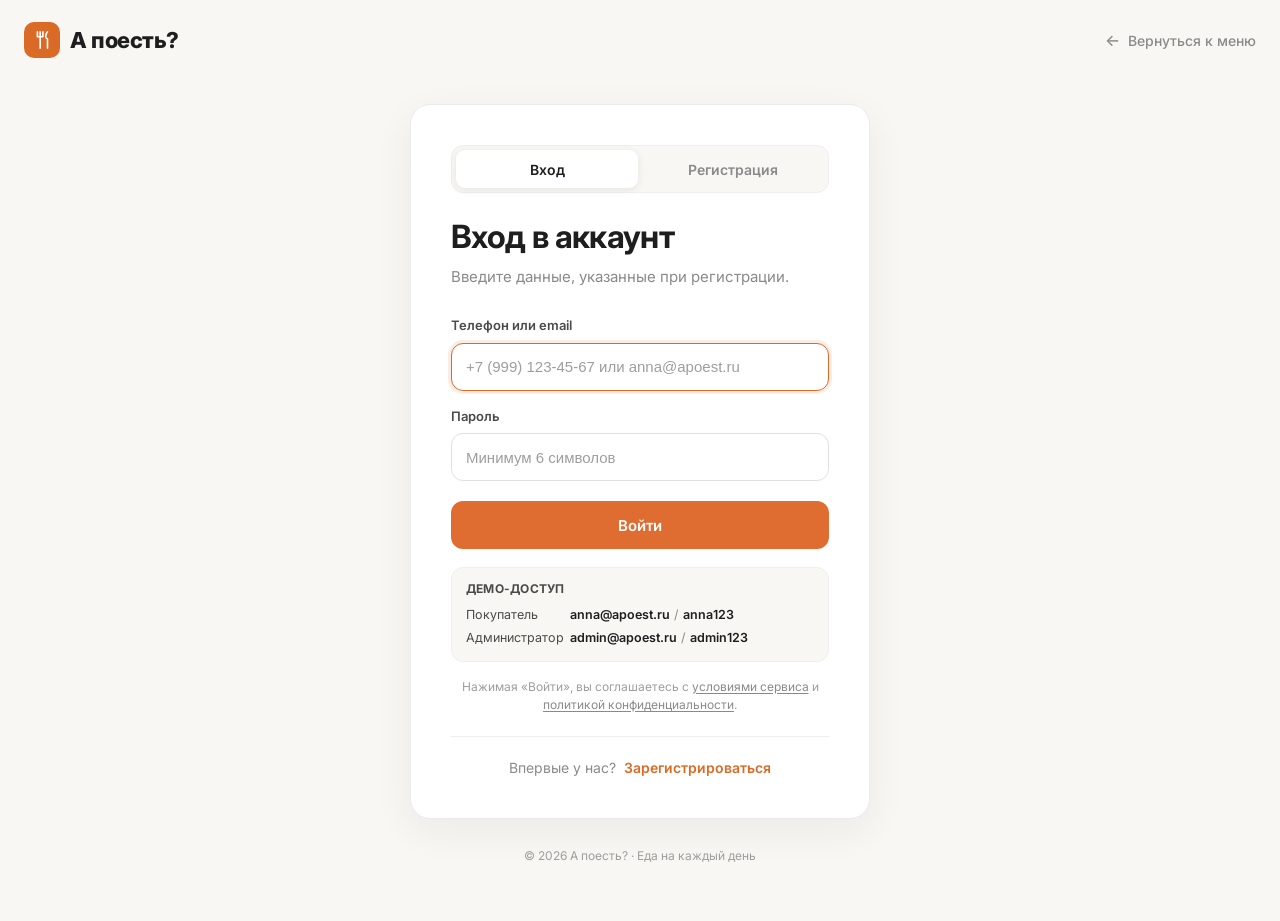
==== admin.html @ 0d82ee16 "Реализация макета веб-приложения А поесть?" ====
<!DOCTYPE html>
<html lang="ru" data-require-auth="true" data-require-role="admin">
<head>
  <meta charset="UTF-8">
  <meta name="viewport" content="width=device-width, initial-scale=1.0">
  <title>Панель управления — А поесть?</title>
  <meta name="description" content="Панель управления «А поесть?»: заказы за сегодня и меню кухни на Лесной.">
  <script>
    // Защита до отрисовки контента: только администратор с активной сессией.
    (function () {
      "use strict";
      try {
        if (!localStorage.getItem("apoest_user")) {
          window.location.href = "auth.html";
          return;
        }
        var raw = localStorage.getItem("apoest_user");
        var user = raw ? JSON.parse(raw) : null;
        if (!user || typeof user !== "object") {
          window.location.href = "auth.html";
          return;
        }
        var requiredRole = document.documentElement.getAttribute("data-require-role");
        if (requiredRole === "admin") {
          var role = String(user.role || "").toLowerCase();
          if (user.isAdmin !== true && role !== "admin" && role !== "administrator") {
            window.location.href = "auth.html";
          }
        }
      } catch (error) {
        window.location.href = "auth.html";
      }
    })();
  </script>
  <link rel="preconnect" href="https://fonts.googleapis.com">
  <link rel="preconnect" href="https://fonts.gstatic.com" crossorigin>
  <link href="https://fonts.googleapis.com/css2?family=Inter:wght@400;500;600;700;800&display=swap" rel="stylesheet">
  <link rel="stylesheet" href="css/style.css">
</head>
<body class="admin-page">

  <!-- ===== HEADER АДМИНКИ ===== -->
  <header class="admin-header">
    <div class="container admin-header__container">

      <div class="admin-header__brand">
        <a href="index.html" class="logo" aria-label="А поесть? — на главную">
          <span class="logo__badge" aria-hidden="true">
            <svg class="logo__icon" viewBox="0 0 24 24" fill="none" xmlns="http://www.w3.org/2000/svg">
              <path d="M7 3v5.5M10 3v5.5M13 3v5.5M7 8.5h6M10 8.5V21" stroke="#fff" stroke-width="1.75" stroke-linecap="round" stroke-linejoin="round"/>
              <path d="M18 3c-1.3 1.6-2 3.3-2 5 0 1.5.7 2.5 2 3v10" stroke="#fff" stroke-width="1.75" stroke-linecap="round" stroke-linejoin="round"/>
            </svg>
          </span>
          <span class="logo__text">А поесть?</span>
        </a>

        <span class="admin-header__divider" aria-hidden="true"></span>

        <div class="admin-header__org">
          <span class="admin-header__title">Панель управления</span>
          <span class="admin-header__subtitle">Москва · кухня на Лесной</span>
        </div>
      </div>

      <div class="admin-header__user">
        <svg class="admin-header__user-icon" viewBox="0 0 20 20" fill="none" xmlns="http://www.w3.org/2000/svg" aria-hidden="true">
          <circle cx="10" cy="6.5" r="3" stroke="#4A4A4A" stroke-width="1.75"/>
          <path d="M4.5 16c0-3 2.5-5.5 5.5-5.5s5.5 2.5 5.5 5.5" stroke="#4A4A4A" stroke-width="1.75" stroke-linecap="round"/>
        </svg>
        <span class="admin-header__name"></span>
        <a href="auth.html" class="admin-header__logout" aria-label="Выйти из панели управления">
          <svg viewBox="0 0 20 20" fill="none" xmlns="http://www.w3.org/2000/svg" aria-hidden="true">
            <path d="M11 3H5.5A1.5 1.5 0 0 0 4 4.5v11A1.5 1.5 0 0 0 5.5 17H11" stroke="currentColor" stroke-width="1.75" stroke-linecap="round" stroke-linejoin="round"/>
            <path d="M13 10h5m-2.5-3 3 3-3 3" stroke="currentColor" stroke-width="1.75" stroke-linecap="round" stroke-linejoin="round"/>
          </svg>
        </a>
      </div>

    </div>
  </header>

  <!-- ===== ОСНОВНАЯ ЧАСТЬ ===== -->
  <main class="admin-main">
    <div class="container">

      <div class="admin-top">
        <div>
          <h1 class="admin-title">Заказы и меню</h1>
          <p class="admin-subtitle" id="adminToday">Кухня на Лесной</p>
        </div>
        <span class="admin-status">
          <span class="admin-status__dot" aria-hidden="true"></span>
          Кухня открыта
        </span>
      </div>

      <nav class="admin-tabs" aria-label="Разделы панели управления">
        <button class="admin-tab admin-tab--active" type="button" role="tab" aria-selected="true" data-admin-tab="orders">Заказы · <span id="adminOrdersTabCount">0</span></button>
        <button class="admin-tab" type="button" role="tab" aria-selected="false" data-admin-tab="dishes">Блюда · <span id="adminDishesTabCount">0</span></button>
        <button class="admin-tab" type="button" role="tab" aria-selected="false" data-admin-tab="tickets">Обращения · <span id="adminTicketsTabCount">0</span></button>
        <button class="admin-tab" type="button" role="tab" aria-selected="false" data-admin-tab="settings">Настройки</button>
        <div class="admin-tabs-summary" aria-label="Статистика проекта">
          <span>Заказы <strong id="adminStatsOrders">0</strong></span>
          <span>Выручка <strong id="adminStatsRevenue">0 ₽</strong></span>
          <span>Блюда <strong id="adminStatsDishes">0</strong></span>
          <span>Обращения <strong id="adminStatsTickets">0</strong></span>
        </div>
      </nav>

      <section data-admin-panel="orders">
        <div class="admin-orders">
          <div class="admin-orders__head">
            <h2 class="admin-orders__title" id="adminOrdersTitle">Все заказы</h2>
            <label class="admin-select">
              <select class="admin-select__field" id="adminStatusFilter" aria-label="Фильтр по статусу заказа">
                <option value="all">Все статусы</option>
                <option value="accepted">Принят</option>
                <option value="cooking">Готовится</option>
                <option value="on-way">В пути</option>
                <option value="delivered">Доставлен</option>
                <option value="cancelled">Отменён</option>
              </select>
              <svg class="admin-select__chevron" viewBox="0 0 16 16" fill="none" xmlns="http://www.w3.org/2000/svg" aria-hidden="true">
                <path d="m4.5 6 3.5 3.5L11.5 6" stroke="#9E9E9E" stroke-width="1.75" stroke-linecap="round" stroke-linejoin="round"/>
              </svg>
            </label>
          </div>

          <div class="admin-search">
            <svg class="admin-search__icon" viewBox="0 0 20 20" fill="none" xmlns="http://www.w3.org/2000/svg" aria-hidden="true">
              <circle cx="8.5" cy="8.5" r="5.5" stroke="#9E9E9E" stroke-width="1.75"/>
              <path d="m12.5 12.5 4 4" stroke="#9E9E9E" stroke-width="1.75" stroke-linecap="round"/>
            </svg>
            <input class="admin-search__input" id="adminSearch" type="search" placeholder="Номер заказа или имя клиента" aria-label="Поиск по номеру заказа или имени клиента">
          </div>

          <div class="admin-table-wrap">
            <table class="admin-table">
              <thead>
                <tr>
                  <th scope="col">Заказ</th>
                  <th scope="col">Клиент</th>
                  <th scope="col">Состав</th>
                  <th scope="col">Сумма</th>
                  <th scope="col">Статус</th>
                  <th scope="col"><span class="visually-hidden">Действия</span></th>
                </tr>
              </thead>
              <tbody id="adminOrdersBody"></tbody>
            </table>
          </div>

          <div class="admin-pagination">
            <span class="admin-pagination__info" id="adminOrdersInfo">Показано 0 из 0 заказов</span>
          </div>

          <p class="admin-hint">
            <span class="admin-hint__icon" aria-hidden="true">i</span>
            Статус меняется прямо в строке заказа. Изменения сразу сохраняются в localStorage.
          </p>
        </div>
      </section>

      <section data-admin-panel="dishes" hidden>
        <div class="admin-grid">
          <div class="admin-orders">
            <div class="admin-menu__head">
              <h2 class="admin-orders__title">Меню кухни</h2>
              <button class="admin-add-btn" id="adminAddDish" type="button">+ Добавить блюдо</button>
            </div>
            <div class="admin-dish-list" id="adminDishList"></div>
          </div>

          <aside class="admin-menu" aria-labelledby="adminDishTitle">
            <div class="admin-edit-card">
              <div class="admin-edit-card__label">
                <svg viewBox="0 0 16 16" fill="none" xmlns="http://www.w3.org/2000/svg" aria-hidden="true">
                  <path d="M11.2 2.6a1.7 1.7 0 0 1 2.4 2.4L5.4 13.2 2 14l.8-3.4 8.4-8Z" stroke="currentColor" stroke-width="1.5" stroke-linecap="round" stroke-linejoin="round"/>
                  <path d="m10.2 3.6 2.4 2.4" stroke="currentColor" stroke-width="1.5" stroke-linecap="round"/>
                </svg>
                Редактирование
              </div>
              <h3 class="admin-edit-card__title" id="adminDishTitle">Блюдо в меню</h3>

              <img src="assets/images/dish-1.jpg" alt="Блюдо" class="admin-edit-card__img" id="adminDishImage">

              <div class="admin-photo-row">
                <span class="admin-photo-link">
                  <svg viewBox="0 0 20 20" fill="none" xmlns="http://www.w3.org/2000/svg" aria-hidden="true">
                    <path d="M3 6.5h2.5L7 4.5h6l1.5 2H17a1 1 0 0 1 1 1v8a1 1 0 0 1-1 1H3a1 1 0 0 1-1-1v-8a1 1 0 0 1 1-1Z" stroke="#4A4A4A" stroke-width="1.5" stroke-linecap="round" stroke-linejoin="round"/>
                    <circle cx="10" cy="10.5" r="2.5" stroke="#4A4A4A" stroke-width="1.5"/>
                  </svg>
                  Фото блюда
                </span>
                <span class="admin-photo-hint">JPG, PNG · путь от корня</span>
              </div>

              <div class="admin-form">
                <label class="admin-field">
                  <span>Название блюда</span>
                  <input id="adminDishName" type="text" autocomplete="off" placeholder="Боул с курицей">
                </label>

                <label class="admin-field">
                  <span>Категория</span>
                  <span class="admin-field__select-wrap">
                    <select id="adminDishCategory">
                      <option>Боулы</option>
                      <option>Супы</option>
                      <option>Паста</option>
                      <option>Салаты</option>
                      <option>Завтраки</option>
                      <option>Пицца</option>
                    </select>
                    <svg class="admin-field__chevron" viewBox="0 0 16 16" fill="none" xmlns="http://www.w3.org/2000/svg" aria-hidden="true">
                      <path d="m4.5 6 3.5 3.5L11.5 6" stroke="#9E9E9E" stroke-width="1.75" stroke-linecap="round" stroke-linejoin="round"/>
                    </svg>
                  </span>
                </label>

                <div class="admin-form__row">
                  <label class="admin-field">
                    <span>Цена, ₽</span>
                    <input id="adminDishPrice" type="text" inputmode="numeric" autocomplete="off" placeholder="420">
                  </label>
                  <label class="admin-field">
                    <span>Вес, г</span>
                    <input id="adminDishWeight" type="text" inputmode="numeric" autocomplete="off" placeholder="350">
                  </label>
                </div>

                <label class="admin-field">
                  <span>Состав</span>
                  <textarea id="adminDishComposition" rows="3" placeholder="Киноа, авокадо, овощи и соус тахини"></textarea>
                </label>

                <label class="admin-field">
                  <span>Ссылка на фото</span>
                  <input id="adminDishImg" type="text" autocomplete="off" placeholder="assets/images/dish-1.png">
                </label>
              </div>

              <div class="admin-toggle-row">
                <div>
                  <div class="admin-toggle-row__title">Доступно к заказу</div>
                  <div class="admin-toggle-row__text">Отображается в каталоге</div>
                </div>
                <span class="admin-switch" id="adminDishAvailable" role="switch" aria-checked="true" tabindex="0" aria-label="Доступно к заказу">
                  <span class="admin-switch__knob"></span>
                </span>
              </div>

              <button class="admin-save" id="adminDishSave" type="button">Сохранить изменения</button>
              <button class="admin-cancel" id="adminDishCancel" type="button">Отменить</button>
            </div>
          </aside>
        </div>
      </section>

      <section data-admin-panel="tickets" hidden>
        <div class="admin-grid admin-grid--tickets">
          <div class="admin-orders">
            <div class="admin-orders__head">
              <h2 class="admin-orders__title">Обращения покупателей</h2>
              <span class="admin-tickets-info" id="adminTicketsInfo">0 обращений</span>
            </div>
            <div class="admin-table-wrap">
              <table class="admin-table admin-tickets-table">
                <thead>
                  <tr>
                    <th scope="col">№</th>
                    <th scope="col">Клиент</th>
                    <th scope="col">Заказ</th>
                    <th scope="col">Обращение</th>
                    <th scope="col">Время</th>
                    <th scope="col">Статус</th>
                  </tr>
                </thead>
                <tbody id="adminTicketsBody"></tbody>
              </table>
            </div>
            <p class="admin-hint">
              <span class="admin-hint__icon" aria-hidden="true">i</span>
              Нажмите на обращение, чтобы прочитать вопрос и ответить. Ответ сразу появится в личном кабинете покупателя.
            </p>
          </div>

          <aside class="admin-menu">
            <div class="admin-edit-card" id="adminTicketCard">
              <div class="admin-edit-card__label">Обращения</div>
              <h3 class="admin-edit-card__title" id="adminTicketsTitle">Выберите обращение</h3>
              <p class="admin-ticket-empty">Список обращений загружается…</p>
            </div>
          </aside>
        </div>
      </section>

      <section data-admin-panel="settings" hidden>
        <div class="admin-settings">
          <h2 class="admin-orders__title">Настройки</h2>
          <div class="admin-settings-grid">
            <div class="admin-settings-card">
              <h3 class="admin-settings-card__title">Настройки кухни</h3>
              <div class="admin-settings-list">
                <div class="admin-settings-row">
                  <span>Режим работы</span>
                  <strong>Ежедневно, 09:00–22:00</strong>
                </div>
                <div class="admin-settings-row">
                  <span>Бесплатная доставка от</span>
                  <strong id="adminFreeDelivery">900 ₽</strong>
                </div>
                <div class="admin-settings-row">
                  <span>Адрес кухни</span>
                  <strong>Москва, ул. Лесная, 12</strong>
                </div>
              </div>
              <p class="admin-settings-hint">Параметры действуют для всех заказов и видны покупателям на сайте.</p>
            </div>

            <div class="admin-settings-card">
              <h3 class="admin-settings-card__title">Данные проекта</h3>
              <p>Все данные проекта — блюда, заказы, обращения, пользователи и адреса — хранятся в едином localStorage браузера. Изменения в панели сразу видны покупателям.</p>
              <div class="admin-settings-stats" id="adminSettingsStats"></div>
              <button class="admin-save admin-reset" id="adminResetData" type="button">Сбросить демо-данные к исходным</button>
              <p class="admin-settings-hint">Очищает все ключи apoest_* и возвращает стартовые блюда, заказы, обращения и адреса.</p>
            </div>
          </div>
        </div>
      </section>

    </div>
  </main>

  <!-- ===== FOOTER АДМИНКИ ===== -->
  <footer class="admin-footer">
    <div class="container admin-footer__container">
      <div class="admin-footer__copy">© 2026 А поесть? · Панель управления</div>
      <div class="admin-footer__right">
        <a href="#" class="admin-footer__link" data-support-open>Поддержка</a>
        <a href="tel:88005552424" class="admin-footer__tel">8 800 555-24-24</a>
      </div>
    </div>
  </footer>

  <script src="js/main.js"></script>
</body>
</html>
---- css/style.css ----
/* ==========================================================================
   А поесть? — общие стили, каталог и личный кабинет
   ========================================================================== */

/* --- Переменные --- */

:root {
  /* Акценты */
  --accent: #D96B27;
  --accent-hover: #C05A1F;
  --accent-alt: #DF6C31;
  --accent-alt-hover: #C95F28;
  --accent-soft: #FDF0E6;

  /* Экологичные акценты */
  --green: #4C8B59;
  --green-dark: #2D4F35;
  --green-soft: #EEF5EE;
  --green-muted: #EAF4EC;
  --green-line: #5B9A68;
  --green-text: #5A6B50;

  /* Текст */
  --text: #1E1E1E;
  --text-soft: #4A4A4A;
  --text-muted: #6E6E6E;
  --text-light: #9A9A9A;
  --text-placeholder: #9E9E9E;
  --text-disabled: #B9B9B9;
  --text-gray: #8A8A8A;
  --text-dim: #C9C9C9;

  /* Фоны и границы */
  --bg: #FFF;
  --bg-alt: #F9F7F3;
  --banner-bg: #F6F3EE;
  --surface-soft: #F8F8F8;
  --surface-warm: #F8F7F4;
  --surface-muted: #F4F4F4;
  --surface-image: #EFEADA;
  --surface-filter: #F5F3EE;
  --border: #EDE8DC;
  --border-soft: #F0F0F0;
  --border-light: #EFEFEF;
  --border-card: #EBEBEB;
  --border-gray: #F2F2F2;
  --border-check: #D9D9D9;
  --border-btn: #E0E0E0;
  --border-line: #E8E8E8;
  --border-item: #ECECEC;

  /* Тени и оверлеи */
  --shadow-card: 0 4px 20px rgba(0, 0, 0, 0.06);
  --shadow-badge: 0 1px 4px rgba(0, 0, 0, 0.08);
  --shadow-toast: 0 10px 30px rgba(0, 0, 0, 0.2);
  --shadow-modal: 0 24px 70px rgba(0, 0, 0, 0.2);
  --shadow-tab: 0 -4px 20px rgba(0, 0, 0, 0.04);
  --overlay: rgba(30, 30, 30, 0.35);
  --overlay-modal: rgba(30, 30, 30, 0.38);

  /* Геометрия, анимации, шрифт */
  --radius: 16px;
  --radius-xl: 20px;
  --radius-md: 12px;
  --radius-sm: 10px;
  --radius-pill: 999px;
  --ease: 0.2s ease;
  --ease-fast: 0.15s ease;
  --container-max: 1440px;
  --container-padding: 24px;
  --font: "Inter", -apple-system, BlinkMacSystemFont, "Segoe UI", Roboto, sans-serif;
}

/* --- Сброс и база --- */

*, *::before, *::after { box-sizing: border-box; margin: 0; padding: 0; }
html { scroll-behavior: smooth; }
body {
  font-family: var(--font); font-size: 16px;
  line-height: 1.5; color: var(--text);
  background-color: var(--bg); -webkit-font-smoothing: antialiased;
}
img { display: block; max-width: 100%; height: auto; }
a { color: inherit; text-decoration: none; }
button {
  font-family: inherit; font-size: inherit;
  color: inherit; background: none;
  border: none; cursor: pointer;
}
:focus-visible { outline: 2px solid var(--accent); outline-offset: 2px; }
.container { max-width: var(--container-max); padding: 0 var(--container-padding); margin: 0 auto; }

/* ==========================================================================
   ШАПКА
   ========================================================================== */

.header {
  position: sticky; top: 0;
  z-index: 50; background-color: var(--bg);
  border-bottom: 1px solid var(--border-gray);
}
.header__container {
  display: flex; align-items: center;
  justify-content: space-between; gap: 16px;
  min-height: 76px;
}
.logo {
  display: inline-flex; align-items: center;
  gap: 10px; font-size: 22px;
  font-weight: 800; letter-spacing: -0.02em;
  color: var(--text);
}
.logo__badge {
  display: inline-flex; align-items: center;
  justify-content: center; flex-shrink: 0;
  width: 36px; height: 36px;
  background-color: var(--accent); border-radius: var(--radius-sm);
}
.logo__icon { width: 22px; height: 22px; }
.header__desktop {
  display: grid; flex: 1;
  grid-template-columns: 1fr auto 1fr; align-items: center;
  gap: 40px;
}
.header__left, .header__right, .header__address, .addr__city-row,
.addr-btn__city-row, .card__footer, .cart-item__bottom, .order-info__row,
.address-item__icon, .mobile-menu__cart { display: flex; align-items: center; }
.profile-btn, .addr-btn, .order-badge, .order-support-btn,
.repeat-btn, .mobile-menu__btn { display: inline-flex; align-items: center; }
.header__left { gap: 36px; min-width: 0; }
.header__right { justify-content: flex-end; gap: 20px; }
.header__address, .addr-btn { gap: 10px; }
.addr__city-row, .addr-btn__city-row { gap: 4px; }
.addr-btn {
  font-size: 14px; font-weight: 500;
  color: var(--text); text-align: left;
}
.addr__pin, .cart-btn__icon, .profile-menu__icon, .order-info__icon { flex-shrink: 0; }
.addr-btn__pin { width: 18px; height: 18px; }
.addr-btn__chevron, .addr__chevron, .profile-btn__arrow { width: 14px; height: 14px; }
.addr-btn__city, .addr__city { font-weight: 600; }
.addr-btn__time, .addr__time { font-size: 12px; color: var(--text-muted); }
.header__nav { display: flex; justify-content: center; gap: 32px; }
.nav__link {
  font-size: 14px; font-weight: 500;
  color: var(--text-disabled); transition: color var(--ease);
}
.nav__link:hover { color: var(--text); }
.nav__link--active { font-weight: 600; color: var(--text-soft); }
.profile-btn {
  gap: 8px; font-size: 14px;
  font-weight: 600; color: var(--text);
}
.profile-btn__icon { width: 18px; height: 18px; }
.profile-btn__arrow { margin-left: 2px; }
.cart-btn {
  display: inline-flex; align-items: center;
  gap: 8px; min-height: 44px;
  padding: 11px 18px; font-size: 14px;
  font-weight: 600; color: var(--bg);
  white-space: nowrap; background-color: var(--accent);
  border-radius: var(--radius-md); transition: background-color var(--ease);
}
.cart-btn:hover { background-color: var(--accent-hover); }
.cart-btn__icon { width: 18px; height: 18px; }
.header__mobile-row, .header__addr-bar { display: none; }
.header__mobile-row { align-items: center; justify-content: space-between; width: 100%; }
.header__burger {
  display: inline-flex; flex-direction: column;
  gap: 4px; padding: 6px;
  border-radius: 6px;
}
.burger__line {
  width: 20px; height: 2px;
  background-color: var(--text); border-radius: 2px;
}
.header__addr-bar {
  align-items: center; gap: 10px;
  padding: 8px var(--container-padding); background-color: var(--bg-alt);
  border-bottom: 1px solid var(--border-gray);
}
.addr__text { min-width: 0; }
.addr__pin { width: 15px; height: 15px; }
.addr__city { font-size: 13px; }
.addr__chevron { width: 13px; height: 13px; }

/* ==========================================================================
   ГЛАВНАЯ: HERO, ПРОМО, ФИЛЬТРЫ
   ========================================================================== */

.hero { padding: 40px 0 24px; }
.hero__title, .promo__title {
  font-size: 40px; font-weight: 700;
  line-height: 1.15; letter-spacing: -0.02em;
}
.hero__title { margin-bottom: 8px; }
.hero__subtitle { margin-bottom: 24px; font-size: 16px; color: var(--text-muted); }
.hero__search {
  display: flex; gap: 12px;
  padding: 4px; background-color: var(--banner-bg);
  border: 1px solid var(--border); border-radius: var(--radius);
}
.hero__input-wrap { position: relative; flex: 1; }
.hero__input-icon {
  position: absolute; top: 50%;
  left: 16px; width: 18px;
  height: 18px; transform: translateY(-50%);
  pointer-events: none;
}
.hero__input {
  width: 100%; padding: 12px 16px 12px 44px;
  font-size: 15px; color: var(--text);
  background-color: transparent; border: none;
  outline: none;
}
.hero__input::placeholder { color: var(--text-muted); }
.hero__btn {
  align-self: center; padding: 12px 24px;
  font-size: 15px; font-weight: 400;
  color: var(--text-placeholder); white-space: nowrap;
  background-color: transparent; border: none;
  border-radius: var(--radius-sm);
}
.hero__btn:hover { color: var(--text-muted); }
.promo { padding: 0 0 60px; }
.promo__container {
  display: flex; align-items: stretch;
  gap: 40px; min-height: 320px;
  padding-right: 0; overflow: hidden;
  background-color: var(--banner-bg); border-radius: var(--radius);
}
.promo__content {
  display: flex; flex: 1;
  flex-direction: column; align-items: flex-start;
  justify-content: center; padding: 40px;
}
.promo__badge {
  display: inline-flex; align-items: center;
  gap: 6px; padding: 0;
  margin-bottom: 12px; font-size: 13px;
  font-weight: 500; color: var(--green);
  background-color: transparent;
}
.promo__badge-icon { flex-shrink: 0; width: 15px; height: 15px; }
.promo__title { margin-bottom: 12px; letter-spacing: -0.03em; }
.promo__text {
  max-width: 340px; margin-bottom: 24px;
  font-size: 16px; line-height: 1.5;
  color: var(--text-muted);
}
.promo__btn {
  display: inline-flex; align-items: center;
  gap: 6px; padding: 14px 26px;
  font-weight: 600; color: var(--bg);
  background-color: var(--accent-alt); border-radius: var(--radius-md);
  transition: background-color var(--ease);
}
.promo__btn:hover { background-color: var(--accent-alt-hover); }
.promo__images {
  flex-shrink: 0; width: 520px;
  min-height: 320px; overflow: hidden;
  background-color: var(--surface-image); border-radius: 0 var(--radius) var(--radius) 0;
}
.promo__img { width: 100%; height: 100%; object-fit: cover; }
.filters { padding: 24px var(--container-padding) 8px; }
.filters__list {
  display: flex; gap: 10px;
  overflow-x: auto; -webkit-overflow-scrolling: touch;
  scrollbar-width: none;
}
.filters__list::-webkit-scrollbar { display: none; }
.filters__tab {
  flex: 0 0 94px; width: 94px;
  padding: 8px; font-size: 14px;
  font-weight: 500; color: var(--text-muted);
  text-align: center; white-space: nowrap;
  background-color: var(--surface-filter); border: 1px solid var(--border);
  border-radius: var(--radius-pill);
}
.filters__tab:hover { color: var(--text); background-color: var(--surface-image); }
.filters__tab--active { color: var(--bg); background-color: var(--text); border-color: var(--text); }

/* ==========================================================================
   КАРТОЧКИ И СЕТКА КАТАЛОГА
   ========================================================================== */

.catalog { padding: 40px 0; }
.catalog__container { display: flex; flex-direction: column; gap: 20px; }
.catalog__header { display: flex; align-items: center; justify-content: space-between; }
.catalog__title { font-size: 24px; font-weight: 700; letter-spacing: -0.01em; }
.catalog__link, .footer__link { font-size: 14px; color: var(--text-gray); }
.catalog__link {
  display: inline-flex; align-items: center;
  gap: 4px; font-weight: 600;
}
.catalog__link:hover, .footer__link:hover { color: var(--text); }
.catalog__grid { display: grid; grid-template-columns: repeat(3, 1fr); gap: 24px; }
.card.is-hidden { display: none; }
.catalog__empty, .catalog-results__empty {
  padding: 40px 20px; font-size: 15px;
  text-align: center; color: var(--text-muted);
  background-color: var(--bg-alt); border-radius: var(--radius);
}
.card {
  position: relative; display: flex;
  flex-direction: column; overflow: hidden;
  background-color: var(--bg); border: 1px solid var(--border-card);
  border-radius: var(--radius-xl); transition: transform var(--ease), box-shadow var(--ease);
}
.card:hover { transform: translateY(-2px); box-shadow: var(--shadow-card); }
.card__badge {
  position: absolute; top: 12px;
  left: 12px; z-index: 2;
  padding: 5px 12px; font-size: 11px;
  font-weight: 600; letter-spacing: 0.01em;
  color: var(--text); background-color: var(--bg);
  border-radius: var(--radius-pill); box-shadow: var(--shadow-badge);
}
.card__media { width: 100%; height: 190px; overflow: hidden; }
.card__img {
  width: 100%; height: 100%;
  object-fit: cover; background-color: var(--surface-image);
}
.card__body {
  display: flex; flex: 1;
  flex-direction: column; gap: 6px;
  padding: 14px 16px 16px;
}
.card__title { font-size: 16px; font-weight: 600; line-height: 1.3; }
.card__desc { font-size: 13px; line-height: 1.4; color: var(--text-muted); }
.card__footer { justify-content: space-between; gap: 12px; margin-top: auto; }
.card__price-row { display: flex; align-items: baseline; gap: 6px; }
.card__grams { font-size: 12px; color: var(--text-muted); }
.card__price { font-size: 18px; font-weight: 700; }
.card__btn {
  flex-shrink: 0; padding: 8px 14px;
  font-size: 13px; font-weight: 600;
  color: var(--text); background-color: var(--bg);
  border: 1px solid var(--border); border-radius: var(--radius-pill);
  transition: color var(--ease), background-color var(--ease), border-color var(--ease);
}
.card__btn:hover { color: var(--accent); border-color: var(--accent); }
.card__btn.is-added { color: var(--bg); background-color: var(--accent); border-color: var(--accent); }

/* ==========================================================================
   ИНФО-ПЛАШКА, ФУТЕР, МОБИЛЬНОЕ МЕНЮ, ТАБ-БАР, ТОСТ
   ========================================================================== */

.info-bar {
  background-color: var(--green-soft);
  border-top: 1px solid var(--border); border-bottom: 1px solid var(--border);
}
.info-bar__container {
  display: flex; align-items: center;
  justify-content: space-between; gap: 20px;
  padding: 12px var(--container-padding);
}
.info-bar__text {
  display: inline-flex; align-items: center;
  gap: 8px; font-size: 14px;
  font-weight: 500; color: var(--green-dark);
}
.info-bar__icon { flex-shrink: 0; width: 16px; height: 16px; }
.info-bar__time {
  font-size: 13px; font-weight: 500;
  color: var(--text-muted); white-space: nowrap;
}
.footer { padding: 30px 0; border-top: 1px solid #EAEAEA; }
.footer__container {
  display: flex; align-items: center;
  justify-content: space-between; gap: 20px;
}
.footer__right { display: flex; align-items: center; gap: 24px; }
.footer__copy { font-size: 13px; color: var(--text-muted); }
.footer__link { font-weight: 500; }
.footer__tel { font-size: 14px; font-weight: 600; color: var(--text); }
.mobile-menu-overlay {
  position: fixed; inset: 0;
  z-index: 200; overflow: hidden;
  background-color: var(--overlay); opacity: 0;
  visibility: hidden; transition: opacity var(--ease), visibility var(--ease);
}
.mobile-menu-overlay.open { opacity: 1; visibility: visible; }
.mobile-menu {
  position: absolute; top: 0;
  right: 0; display: flex;
  flex-direction: column; gap: 24px;
  width: min(320px, 86vw); height: 100%;
  padding: 20px; background-color: var(--bg);
  transform: translateX(100%); transition: transform 0.25s ease;
}
.mobile-menu-overlay.open .mobile-menu { transform: translateX(0); }
.mobile-menu__close { align-self: flex-end; padding: 6px; }
.mobile-menu__close svg { width: 20px; height: 20px; }
.mobile-menu__nav { display: flex; flex-direction: column; gap: 16px; }
.mobile-menu__link { font-size: 18px; font-weight: 600; }
.mobile-menu__link--active, .mobile-menu__btn--active { color: var(--accent); }
.mobile-menu__profile { padding-top: 16px; border-top: 1px solid var(--border); }
.mobile-menu__btn { gap: 8px; font-size: 16px; font-weight: 500; }
.mobile-menu__btn svg { width: 18px; height: 18px; }
.mobile-menu__btn--active svg circle, .mobile-menu__btn--active svg path,
.profile-btn--active .profile-btn__icon circle,
.profile-btn--active .profile-btn__icon path { stroke: var(--accent); }
.mobile-menu__cart {
  gap: 8px; margin-top: auto;
  padding: 12px 16px; font-weight: 600;
  color: var(--bg); background-color: var(--accent);
  border-radius: var(--radius-pill);
}
.mobile-menu__cart svg { width: 20px; height: 20px; }
.mobile-menu__cart-sum { margin-left: auto; }
.tab-bar {
  position: fixed; right: 0;
  bottom: 0; left: 0;
  z-index: 100; display: none;
  height: 74px; padding: 8px 6px;
  background-color: var(--bg); border-top: 1px solid var(--border);
}
.tab-bar__item {
  display: flex; flex: 1;
  flex-direction: column; align-items: center;
  gap: 4px; font-size: 11px;
  font-weight: 500; color: var(--text-light);
}
.tab-bar__item--active { color: var(--accent); }
.tab-bar__icon-wrap {
  position: relative; display: inline-flex;
  align-items: center; justify-content: center;
}
.tab-bar__icon { width: 24px; height: 24px; }
.tab-bar__badge {
  position: absolute; top: -7px;
  right: -11px; display: inline-flex;
  align-items: center; justify-content: center;
  min-width: 17px; height: 17px;
  padding: 0 4px; font-size: 10px;
  font-weight: 700; line-height: 1;
  color: var(--bg); background-color: var(--accent);
  border: 2px solid var(--bg); border-radius: var(--radius-pill);
}
.tab-bar__badge[hidden] { display: none; }
.tab-bar__label { line-height: 1.2; }
.toast {
  position: fixed; bottom: 28px;
  left: 50%; z-index: 300;
  display: flex; align-items: center;
  gap: 8px; max-width: calc(100% - 32px);
  padding: 12px 20px; font-size: 14px;
  font-weight: 500; text-align: center;
  color: var(--bg); background-color: var(--text);
  border-radius: var(--radius-pill); box-shadow: var(--shadow-toast);
  opacity: 0; visibility: hidden;
  transform: translate(-50%, 12px); transition: opacity var(--ease), transform var(--ease), visibility var(--ease);
  pointer-events: none;
}
.toast::before {
  content: "✓"; display: inline-flex;
  align-items: center; justify-content: center;
  flex-shrink: 0; width: 18px;
  height: 18px; font-size: 11px;
  color: var(--text); background-color: var(--bg);
  border-radius: 50%;
}
.toast.is-show { opacity: 1; visibility: visible; transform: translate(-50%, 0); }

/* ==========================================================================
   СТРАНИЦА КАТАЛОГА
   ========================================================================== */

.catalog-main { padding-bottom: 32px; }
.catalog-head { padding-top: 32px; }
.breadcrumbs {
  display: flex; align-items: center;
  gap: 8px; margin-bottom: 20px;
  font-size: 13px; color: var(--text-placeholder);
}
.breadcrumbs a { transition: color var(--ease); }
.breadcrumbs a:hover { color: var(--text); }
.breadcrumbs__sep { color: var(--text-dim); }
.breadcrumbs [aria-current="page"] { color: var(--text-muted); }
.catalog-head__title, .profile-head__title {
  font-size: 36px; font-weight: 700;
  line-height: 1.15; letter-spacing: -0.02em;
}
.catalog-head__subtitle, .profile-head__subtitle { margin-top: 8px; font-size: 16px; color: var(--text-muted); }
.catalog-search { margin-top: 24px; }
.catalog-tabs { padding-top: 16px; padding-bottom: 8px; }
.catalog-layout {
  display: grid; grid-template-columns: 220px minmax(0, 1fr) 320px;
  align-items: start; gap: 32px;
  padding-top: 16px;
}
.filters-panel, .catalog-results, .catalog-cart { min-width: 0; }
.filters-panel__title, .profile-section__title {
  margin-bottom: 20px; font-size: 22px;
  font-weight: 700; letter-spacing: -0.01em;
}
.filter-group { padding: 18px 0; border-top: 1px solid var(--border-soft); }
.filter-group__title { margin-bottom: 10px; font-size: 14px; font-weight: 600; }
.filter-check {
  display: flex; align-items: center;
  gap: 10px; padding: 6px 0;
  font-size: 14px; color: var(--text-soft);
  cursor: pointer;
}
.filter-check input {
  position: relative; flex-shrink: 0;
  width: 20px; height: 20px;
  margin: 0; background-color: var(--bg);
  border: 1.5px solid var(--border-check); border-radius: 6px;
  cursor: pointer; appearance: none;
  -webkit-appearance: none; transition: background-color var(--ease-fast), border-color var(--ease-fast);
}
.filter-check:hover input { border-color: var(--accent); }
.filter-check input:checked { background-color: var(--accent); border-color: var(--accent); }
.filter-check input:checked::after {
  content: ""; position: absolute;
  top: 3px; left: 6px;
  width: 5px; height: 9px;
  border: solid var(--bg); border-width: 0 2px 2px 0;
  transform: rotate(45deg);
}
.price-filter { display: grid; grid-template-columns: repeat(2, minmax(0, 1fr)); gap: 8px; }
.price-field {
  display: flex; align-items: center;
  gap: 6px; padding: 10px 12px;
  font-size: 13px; color: var(--text-placeholder);
  background-color: var(--surface-soft); border: 1px solid var(--border-light);
  border-radius: var(--radius-sm);
}
.price-field input {
  width: 100%; min-width: 0;
  padding: 0; font-family: inherit;
  font-size: 13px; color: var(--text);
  background: transparent; border: none;
  outline: none; appearance: textfield;
  -webkit-appearance: none;
}
.price-field input::-webkit-outer-spin-button,
.price-field input::-webkit-inner-spin-button { margin: 0; -webkit-appearance: none; }
.filters-panel__reset {
  margin-top: 4px; padding: 4px 0;
  font-size: 14px; font-weight: 600;
  color: var(--accent); transition: color var(--ease);
}
.filters-panel__reset:hover { color: var(--accent-hover); }
.filters-tip {
  margin-top: 24px; padding: 16px;
  background-color: var(--green-soft); border-radius: var(--radius);
}
.filters-tip__icon { width: 24px; height: 24px; margin-bottom: 10px; }
.filters-tip p { font-size: 13px; line-height: 1.45; color: var(--green-text); }
.catalog-results__top {
  display: grid; grid-template-columns: minmax(0, 1fr) auto;
  align-items: center; gap: 16px;
  margin-bottom: 16px;
}
.catalog-results__count { font-size: 14px; color: var(--text-muted); }
.catalog-sort {
  position: relative; display: inline-flex;
  align-items: center; justify-self: end;
  flex-shrink: 0;
}
.catalog-sort__select {
  padding: 8px 32px 8px 12px; font-family: inherit;
  font-size: 14px; color: var(--text);
  background-color: var(--bg); border: 1px solid var(--border-light);
  border-radius: var(--radius-sm); cursor: pointer;
  appearance: none; -webkit-appearance: none;
}
.catalog-sort__chevron {
  position: absolute; right: 11px;
  width: 14px; height: 14px;
  pointer-events: none;
}
.catalog-results__grid { display: grid; grid-template-columns: repeat(2, minmax(0, 1fr)); gap: 24px; }
.catalog-results__note {
  margin-top: 24px; font-size: 13px;
  text-align: center; color: var(--text-placeholder);
}
.catalog-results__empty { margin-top: 24px; padding: 32px 20px; font-size: 14px; }
.cart-widget {
  position: sticky; top: 24px;
  padding: 24px; background-color: var(--surface-soft);
  border-radius: var(--radius-xl);
}
.cart-widget__head {
  display: flex; align-items: baseline;
  justify-content: space-between; gap: 12px;
  margin-bottom: 16px;
}
.cart-widget__title { font-size: 22px; font-weight: 700; letter-spacing: -0.01em; }
.cart-widget__count { font-size: 13px; color: var(--text-placeholder); white-space: nowrap; }
.cart-widget__items { display: flex; flex-direction: column; }
.cart-item {
  display: flex; gap: 12px;
  padding: 16px 0; border-top: 1px solid var(--border-item);
}
.cart-item:first-child { padding-top: 0; border-top: none; }
.cart-item__img, .order-item__img, .past-order__img {
  flex-shrink: 0; object-fit: cover;
  background-color: var(--surface-image); border-radius: var(--radius-sm);
}
.cart-item__img { width: 48px; height: 48px; }
.cart-item__body { flex: 1; min-width: 0; }
.cart-item__row {
  display: flex; align-items: flex-start;
  justify-content: space-between; gap: 8px;
}
.cart-item__name, .order-item__name { font-size: 14px; font-weight: 600; line-height: 1.3; }
.cart-item__meta { margin-top: 2px; font-size: 12px; color: var(--text-placeholder); }
.cart-item__remove {
  flex-shrink: 0; padding: 0 2px;
  font-size: 18px; line-height: 1;
  color: var(--text-placeholder); transition: color var(--ease);
}
.cart-item__remove:hover { color: var(--accent); }
.cart-item__bottom { justify-content: space-between; gap: 8px; margin-top: 10px; }
.qty {
  display: inline-flex; align-items: center;
  gap: 2px; padding: 3px;
  background-color: var(--bg); border: 1px solid var(--border-item);
  border-radius: var(--radius-pill);
}
.qty__btn {
  display: inline-flex; align-items: center;
  justify-content: center; width: 22px;
  height: 22px; font-size: 14px;
  line-height: 1; border-radius: 50%;
  transition: background-color var(--ease-fast);
}
.qty__btn:hover { background-color: var(--border-gray); }
.qty__value {
  min-width: 18px; font-size: 13px;
  font-weight: 600; text-align: center;
}
.cart-item__sum { font-size: 14px; font-weight: 600; white-space: nowrap; }
.cart-widget__empty {
  display: flex; flex-direction: column;
  align-items: center; padding: 28px 8px;
  text-align: center;
}
.cart-widget__empty-icon {
  display: inline-flex; align-items: center;
  justify-content: center; width: 48px;
  height: 48px; margin-bottom: 12px;
  background-color: var(--accent-soft);
  border-radius: 50%;
}
.cart-widget__empty-icon svg { width: 24px; height: 24px; }
.cart-widget__empty-title { font-size: 14px; font-weight: 700; }
.cart-widget__empty-text {
  max-width: 230px; margin-top: 4px;
  font-size: 12px; line-height: 1.45;
  color: var(--text-placeholder);
}
.cart-widget__summary {
  display: flex; flex-direction: column;
  gap: 8px; margin-top: 8px;
  padding-top: 16px; border-top: 1px solid var(--border-line);
}
.cart-widget__row {
  display: flex; align-items: baseline;
  justify-content: space-between; gap: 12px;
  font-size: 13px; color: var(--text-muted);
}
.cart-widget__row--total {
  margin-top: 6px; padding-top: 12px;
  font-size: 15px; font-weight: 600;
  color: var(--text); border-top: 1px solid var(--border-line);
}
.cart-widget__row--total span:last-child { font-size: 22px; font-weight: 700; }
.cart-widget__checkout {
  display: block; width: 100%; margin-top: 16px;
  padding: 13px 16px; font-size: 15px;
  font-weight: 600; color: var(--bg); text-align: center;
  background-color: var(--accent-alt); border-radius: var(--radius-md);
  transition: background-color var(--ease);
}
.cart-widget__checkout:hover { background-color: var(--accent-alt-hover); }
.cart-widget__checkout--disabled,
.cart-widget__checkout--disabled:hover,
.cart-widget__checkout:disabled {
  color: var(--text-placeholder);
  background-color: var(--border-gray);
  cursor: default;
  pointer-events: none;
}
.cart-widget__note {
  margin-top: 10px; font-size: 11px;
  line-height: 1.4; text-align: center;
  color: var(--text-placeholder);
}
.cart-address {
  display: flex; align-items: flex-start;
  gap: 10px; margin-top: 16px;
  padding: 0 4px;
}
.cart-address__pin {
  flex-shrink: 0; width: 18px;
  height: 18px; margin-top: 2px;
}
.cart-address__title { font-size: 14px; font-weight: 600; }
.cart-address__time { margin-top: 2px; font-size: 12px; color: var(--text-placeholder); }

/* ==========================================================================
   ЛИЧНЫЙ КАБИНЕТ
   ========================================================================== */

.profile-main { padding-bottom: 48px; }
.profile-head { padding-top: 36px; }
.profile-layout {
  display: grid; grid-template-columns: 240px minmax(0, 1fr);
  align-items: start; gap: 48px;
  margin-top: 32px;
}
.profile-sidebar, .profile-content { min-width: 0; }
.profile-btn--active { color: var(--accent); }
.profile-card {
  display: flex; align-items: center;
  gap: 12px; padding: 16px;
  background-color: var(--surface-warm); border-radius: var(--radius);
}
.profile-avatar {
  display: inline-flex; align-items: center;
  justify-content: center; flex-shrink: 0;
  width: 44px; height: 44px;
  font-size: 16px; font-weight: 700;
  color: #8B7355; background-color: #EFECE6;
  border-radius: 50%;
}
.profile-card__info { min-width: 0; }
.profile-card__name { font-size: 15px; font-weight: 700; line-height: 1.3; }
.profile-card__phone {
  margin-top: 2px; font-size: 12px;
  color: var(--text-light); white-space: nowrap;
}
.profile-menu {
  display: flex; flex-direction: column;
  gap: 2px; margin-top: 14px;
}
.profile-menu__item {
  display: flex; align-items: center;
  gap: 10px; width: 100%;
  padding: 10px 8px; font-size: 14px;
  font-weight: 500; color: var(--text-soft);
  text-align: left; border-radius: var(--radius-sm);
  transition: background-color var(--ease-fast), color var(--ease-fast);
}
.profile-menu__item:hover { color: var(--text); background-color: var(--surface-warm); }
.profile-menu__icon { width: 18px; height: 18px; }
.profile-support { margin-top: 26px; padding-top: 24px; border-top: 1px solid var(--border-light); }
.profile-support__title { font-size: 16px; font-weight: 700; }
.profile-support__text {
  margin-top: 8px; font-size: 13px;
  line-height: 1.45; color: var(--text-gray);
}
.profile-support__phone {
  display: inline-block; margin-top: 10px;
  font-size: 15px; font-weight: 600;
  color: var(--accent); transition: color var(--ease);
}
.profile-support__phone:hover { color: var(--accent-hover); }
.profile-tabs { display: flex; gap: 28px; border-bottom: 1px solid var(--border-light); }
.profile-tab {
  position: relative; margin-bottom: -1px;
  padding: 0 0 12px; font-size: 15px;
  font-weight: 600; color: var(--text-placeholder);
  border-bottom: 2px solid transparent; transition: color var(--ease), border-color var(--ease);
}
.profile-tab:hover { color: var(--text-muted); }
.profile-tab--active { color: var(--accent); border-bottom-color: var(--accent); }
.profile-panel { padding-top: 24px; }
.profile-empty {
  display: flex; flex-direction: column;
  align-items: center;
  padding: 48px 24px; text-align: center;
  background-color: var(--surface-warm);
  border-radius: var(--radius-xl);
}
.profile-empty[hidden] { display: none; }
.profile-empty__icon {
  display: inline-flex; align-items: center;
  justify-content: center;
  width: 56px; height: 56px;
  background-color: var(--accent-soft);
  border-radius: 50%;
}
.profile-empty__icon svg { width: 26px; height: 26px; }
.profile-empty__title {
  margin-top: 18px; font-size: 20px;
  line-height: 1.25; letter-spacing: -0.01em;
}
.profile-empty__text {
  max-width: 380px; margin-top: 8px;
  font-size: 14px; line-height: 1.5;
  color: var(--text-gray);
}
.profile-empty__btn {
  display: inline-flex; align-items: center;
  justify-content: center;
  min-height: 46px; margin-top: 22px;
  padding: 12px 24px; font-size: 14px;
  font-weight: 600; color: var(--bg);
  background-color: var(--accent-alt);
  border-radius: var(--radius-pill);
  transition: background-color var(--ease);
}
.profile-empty__btn:hover { background-color: var(--accent-alt-hover); }

@media (max-width: 768px) {
  .profile-empty { padding: 36px 18px; border-radius: var(--radius); }
  .profile-empty__title { font-size: 18px; }
  .profile-empty__btn { width: 100%; }
}
.profile-section + .profile-section { margin-top: 36px; }
.profile-section__title { margin-bottom: 16px; }
.order-card, .past-order {
  padding: 24px; background-color: var(--bg);
  border: 1px solid var(--border-card); border-radius: var(--radius-xl);
}
.order-card__top, .past-order__top {
  display: flex; align-items: flex-start;
  justify-content: space-between; gap: 16px;
}
.order-card__title {
  font-size: 20px; font-weight: 700;
  line-height: 1.2; letter-spacing: -0.01em;
}
.order-card__date, .past-order__date { margin-top: 4px; font-size: 13px; color: var(--text-placeholder); }
.order-badge {
  flex-shrink: 0; padding: 6px 12px;
  font-size: 12px; font-weight: 600;
  white-space: nowrap; border-radius: var(--radius-pill);
}
.order-badge--progress { color: var(--accent); background-color: var(--accent-soft); }
.order-badge--done { color: var(--green); background-color: var(--green-muted); }
.order-eta {
  margin-top: 18px; padding: 16px 20px;
  background-color: #FBF9F6; border-radius: 14px;
}
.order-eta__title {
  font-size: 18px; font-weight: 700;
  line-height: 1.25; letter-spacing: -0.01em;
}
.order-eta__text { margin-top: 4px; font-size: 13px; color: var(--text-gray); }
.order-track {
  position: relative; display: grid;
  grid-template-columns: repeat(4, minmax(0, 1fr)); margin: 24px 0 20px;
  padding: 0; list-style: none;
}
.order-track::before {
  content: ""; position: absolute;
  top: 15px; right: 12.5%;
  left: 12.5%; height: 1px;
  background-color: var(--border-line);
}
.order-track__step {
  position: relative; display: flex;
  flex-direction: column; align-items: center;
  gap: 8px;
}
.order-track__dot {
  position: relative; z-index: 1;
  display: flex; align-items: center;
  justify-content: center; width: 30px;
  height: 30px; background-color: var(--surface-muted);
  border-radius: 50%;
}
.order-track__icon { width: 16px; height: 16px; }
.order-track__label {
  font-size: 12px; font-weight: 500;
  color: var(--text-placeholder); text-align: center;
}
.order-track__step--done .order-track__dot { background-color: var(--green-line); }
.order-track__step--current .order-track__dot { background-color: var(--accent-alt); }
.order-track__step--current .order-track__label { font-weight: 600; color: var(--accent-alt); }
.order-items {
  margin: 0; padding: 0;
  list-style: none; border-top: 1px solid var(--border-soft);
}
.order-item {
  display: flex; align-items: center;
  gap: 12px; padding: 14px 0;
  border-bottom: 1px solid var(--border-soft);
}
.order-item:last-child { padding-bottom: 2px; border-bottom: none; }
.order-item__img { width: 44px; height: 44px; }
.order-item__body { flex: 1; min-width: 0; }
.order-item__meta { margin-top: 2px; font-size: 13px; color: var(--text-placeholder); }
.order-item__sum { font-size: 15px; font-weight: 600; white-space: nowrap; }
.order-info {
  display: flex; flex-direction: column;
  gap: 10px; margin-top: 18px;
  padding-top: 18px; border-top: 1px solid var(--border-soft);
}
.order-info__row { gap: 10px; font-size: 14px; color: var(--text-soft); }
.order-info__row--payment { flex-wrap: wrap; }
.order-info__icon { width: 17px; height: 17px; }
.order-info__total {
  margin-left: auto; font-size: 18px;
  font-weight: 700; color: var(--text);
  white-space: nowrap;
}
.order-info__note { padding-left: 27px; font-size: 12px; color: var(--text-placeholder); }
.order-support-btn, .repeat-btn {
  gap: 8px; padding: 10px 18px;
  font-size: 14px; font-weight: 600;
  color: var(--text); background-color: var(--bg);
  border: 1px solid var(--border-btn); border-radius: var(--radius-md);
  transition: color var(--ease), border-color var(--ease);
}
.order-support-btn { margin-top: 20px; }
.order-support-btn:hover, .repeat-btn:hover { color: var(--accent); border-color: var(--accent); }
.order-support-btn:hover .order-support-btn__icon path,
.repeat-btn:hover .repeat-btn__icon path { stroke: var(--accent); }
.order-support-btn__icon { width: 18px; height: 18px; }
.past-orders { display: flex; flex-direction: column; gap: 16px; }
.past-order__title { font-size: 17px; font-weight: 700; line-height: 1.25; }
.past-order__date { margin-top: 3px; }
.past-order__body {
  display: flex; align-items: center;
  gap: 12px; margin-top: 16px;
  padding-top: 16px; border-top: 1px solid var(--border-soft);
}
.past-order__img { width: 48px; height: 48px; }
.past-order__desc {
  flex: 1; min-width: 0;
  font-size: 14px; line-height: 1.4;
  color: var(--text-soft);
}
.past-order__price { font-size: 15px; font-weight: 700; white-space: nowrap; }
.repeat-btn { margin-top: 16px; padding: 10px 16px; font-size: 13px; }
.repeat-btn__icon { width: 16px; height: 16px; }
.address-list { display: flex; flex-direction: column; gap: 12px; }
.address-item {
  display: flex; align-items: flex-start;
  gap: 12px; padding: 16px 18px;
  border: 1px solid var(--border-card); border-radius: var(--radius);
}
.address-item__icon {
  justify-content: center; flex-shrink: 0;
  width: 38px; height: 38px;
  background-color: var(--surface-warm); border-radius: var(--radius-md);
}
.address-item__icon svg { width: 17px; height: 17px; }
.address-item__label { font-size: 12px; color: var(--text-placeholder); }
.address-item__text { margin-top: 2px; font-size: 14px; font-weight: 600; }

/* ==========================================================================
   МОДАЛЬНОЕ ОКНО ПОДДЕРЖКИ
   ========================================================================== */

.support-modal {
  position: fixed; inset: 0;
  z-index: 400; display: none;
  align-items: center; justify-content: center;
  padding: 16px;
}
.support-modal.is-open { display: flex; }
.support-modal__overlay { position: absolute; inset: 0; background-color: var(--overlay-modal); }
.support-modal__dialog {
  position: relative; display: flex;
  flex-direction: column; width: min(420px, 100%);
  max-height: min(620px, calc(100vh - 32px)); overflow: hidden;
  background-color: var(--bg); border-radius: var(--radius-xl);
  box-shadow: var(--shadow-modal);
}
.support-modal__head {
  display: flex; align-items: flex-start;
  justify-content: space-between; gap: 12px;
  padding: 18px 20px; border-bottom: 1px solid var(--border-light);
}
.support-modal__title { font-size: 18px; font-weight: 700; line-height: 1.25; }
.support-modal__subtitle { margin-top: 2px; font-size: 12px; color: var(--text-placeholder); }
.support-modal__close {
  display: flex; align-items: center;
  justify-content: center; flex-shrink: 0;
  width: 32px; height: 32px;
  border-radius: 50%; transition: background-color var(--ease-fast);
}
.support-modal__close:hover { background-color: var(--surface-muted); }
.support-modal__close svg { width: 16px; height: 16px; }
.support-modal__messages {
  display: flex; flex: 1;
  flex-direction: column; gap: 10px;
  min-height: 180px; padding: 20px;
  overflow-y: auto;
}
.support-bubble {
  max-width: 85%; padding: 10px 14px;
  font-size: 14px; line-height: 1.4;
  color: var(--text); background-color: var(--surface-muted);
  border-radius: 14px;
}
.support-bubble--support { align-self: flex-start; border-bottom-left-radius: 4px; }
.support-bubble--user { align-self: flex-end; background-color: var(--accent-soft); border-bottom-right-radius: 4px; }
.support-form {
  display: flex; gap: 8px;
  padding: 12px 16px; border-top: 1px solid var(--border-light);
}
.support-form__input {
  flex: 1; min-width: 0;
  padding: 10px 14px; font-family: inherit;
  font-size: 14px; color: var(--text);
  background-color: var(--surface-soft); border: 1px solid var(--border-light);
  border-radius: var(--radius-sm); outline: none;
  transition: border-color var(--ease);
}
.support-form__input:focus { border-color: var(--accent); }
.support-form__send {
  display: flex; align-items: center;
  justify-content: center; flex-shrink: 0;
  width: 40px; height: 40px;
  background-color: var(--accent-alt); border-radius: var(--radius-md);
  transition: background-color var(--ease);
}
.support-form__send:hover { background-color: var(--accent-alt-hover); }
.support-form__send svg { width: 18px; height: 18px; }

/* ==========================================================================
   АДАПТИВ
   ========================================================================== */

/* Узкий десктоп 1025–1200 px */

@media (max-width: 1200px) and (min-width: 1025px) {
  .catalog-results__grid { gap: 16px; }
  .catalog-results__grid .card__media { height: 150px; }
  .catalog-results__grid .card__footer { flex-direction: column; align-items: stretch; gap: 8px; }
  .catalog-results__grid .card__price-row { justify-content: space-between; }
  .catalog-results__grid .card__btn { width: 100%; text-align: center; }
  .profile-layout { grid-template-columns: 220px minmax(0, 1fr); gap: 32px; }
}

/* Промежуточный десктоп 769–1100 px */

@media (max-width: 1100px) and (min-width: 769px) {
  .header__desktop { gap: 24px; }
  .header__left { gap: 20px; }
  .header__nav { gap: 24px; }
  .header__right { gap: 14px; }
  .promo__container { gap: 24px; }
  .promo__content { padding: 32px; }
  .promo__images { width: 44%; }
}

/* Планшет */

@media (max-width: 1024px) {
  .catalog-layout, .profile-layout { grid-template-columns: minmax(0, 1fr); gap: 32px; }
  .catalog-cart { width: 100%; max-width: 480px; }
  .cart-widget { position: static; }
  .profile-layout { gap: 28px; }
  .profile-support { margin-top: 20px; padding-top: 18px; }
}

/* Планшет: фильтры в три колонки */

@media (max-width: 1024px) and (min-width: 769px) {
  .filters-panel {
    display: grid; grid-template-columns: repeat(3, minmax(0, 1fr));
    column-gap: 24px; align-items: start;
  }
  .filters-panel__title, .filters-panel__reset, .filters-tip { grid-column: 1 / -1; }
  .filter-group { padding-top: 0; border-top: none; }
  .filters-tip { margin-top: 0; }
}

/* На узких десктопах адрес не помещается */

@media (max-width: 1000px) and (min-width: 769px) {
  .header__address { display: none; }
}

/* Мобильные устройства */

@media (max-width: 768px) {
  :root { --container-padding: 16px; }
  body { padding-bottom: calc(88px + env(safe-area-inset-bottom)); }
  .header__desktop, .hero__btn, .card__desc, .info-bar__time, .footer { display: none; }
  .header__container {
    flex-direction: column; align-items: stretch;
    gap: 0; padding: 0;
    min-height: 0;
  }
  .header__mobile-row {
    display: flex; align-items: center;
    justify-content: space-between; padding: 8px var(--container-padding);
    min-height: 56px;
  }
  .header__addr-bar { display: flex; }
  .hero { padding: 24px 0 16px; }
  .hero__title { font-size: 28px; }
  .hero__search {
    flex-direction: column; padding: 0;
    background-color: transparent; border: none;
  }
  .hero__input-wrap { flex: 1; }
  .hero__input {
    width: 100%; padding: 12px 16px 12px 44px;
    background-color: var(--banner-bg); border: 1px solid var(--border);
    border-radius: var(--radius-sm);
  }
  .promo { padding-bottom: 32px; }
  .promo__container {
    flex-direction: column; gap: 0;
    min-height: 0; padding-right: var(--container-padding);
  }
  .promo__content { align-items: stretch; width: 100%; padding: 20px 16px; }
  .promo__title { font-size: 28px; }
  .promo__text { max-width: none; margin-bottom: 16px; }
  .promo__btn {
    justify-content: center; width: 100%;
    padding: 12px 24px; font-size: 15px;
  }
  .promo__images {
    width: 100%; height: 220px;
    min-height: 0; margin-top: 0;
    border-radius: 0;
  }
  .promo__img { width: 100%; height: 100%; }
  .filters { padding: 20px 0 8px; }
  .filters__list { gap: 8px; padding: 0 var(--container-padding); scroll-padding-inline: var(--container-padding); }
  .filters__tab { padding: 7px 8px; font-size: 13px; }
  .catalog-main { padding-bottom: 16px; }
  .catalog-head { padding-top: 18px; }
  .breadcrumbs { margin-bottom: 14px; font-size: 12px; }
  .catalog-head__title { font-size: 28px; }
  .catalog-head__subtitle { font-size: 14px; }
  .catalog-search { margin-top: 18px; }
  .catalog-tabs { padding-top: 16px; }
  .catalog-layout { gap: 24px; padding-top: 4px; }
  .filters-panel__title { margin-bottom: 14px; font-size: 20px; }
  .filter-group { padding: 14px 0; }
  .filters-tip { margin-top: 18px; }
  .catalog-results__top { gap: 12px; }
  .catalog-results__count { font-size: 13px; }
  .catalog-sort__select { padding: 7px 28px 7px 10px; font-size: 13px; }
  .catalog-results__grid { gap: 12px; }
  .catalog-results__note { margin-top: 16px; }
  .catalog-cart { max-width: none; }
  .cart-widget { padding: 20px; border-radius: var(--radius); }
  .catalog { padding: 30px 0; }
  .catalog__title { font-size: 20px; }
  .catalog__grid { grid-template-columns: repeat(2, 1fr); gap: 12px; }
  .card { border-radius: 14px; }
  .card__badge {
    top: 8px; left: 8px;
    padding: 4px 9px; font-size: 10px;
  }
  .card__media { height: 132px; }
  .card__body { gap: 4px; padding: 10px; }
  .card__title { font-size: 14px; }
  .card__price { font-size: 16px; }
  .card__grams { font-size: 11px; }
  .card__footer { flex-direction: column; align-items: stretch; gap: 8px; }
  .card__price-row { justify-content: space-between; }
  .card__btn {
    display: flex; align-items: center;
    justify-content: center; width: 100%;
    padding: 9px; font-size: 13px;
  }
  .info-bar__container { justify-content: center; padding: 10px var(--container-padding); }
  .tab-bar {
    display: flex; height: calc(74px + env(safe-area-inset-bottom));
    padding-bottom: calc(8px + env(safe-area-inset-bottom)); box-shadow: var(--shadow-tab);
  }
  .toast { bottom: calc(90px + env(safe-area-inset-bottom)); }
  .profile-head { padding-top: 18px; }
  .profile-head__title { font-size: 28px; }
  .profile-head__subtitle { font-size: 14px; }
  .profile-layout { margin-top: 22px; gap: 24px; }
  .profile-card { padding: 14px; }
  .profile-tabs { gap: 20px; }
  .profile-tab { padding-bottom: 10px; font-size: 14px; }
  .profile-panel { padding-top: 18px; }
  .profile-section + .profile-section { margin-top: 28px; }
  .profile-section__title { margin-bottom: 12px; font-size: 19px; }
  .order-card, .past-order { padding: 16px; border-radius: var(--radius); }
  .order-card__title { font-size: 17px; }
  .order-eta { margin-top: 14px; padding: 14px 16px; border-radius: var(--radius-md); }
  .order-eta__title { font-size: 15px; }
  .order-eta__text { font-size: 12px; }
  .order-track { margin: 18px 0 16px; }
  .order-track::before { top: 12px; }
  .order-track__step { gap: 6px; }
  .order-track__dot { width: 24px; height: 24px; }
  .order-track__icon { width: 13px; height: 13px; }
  .order-track__label { font-size: 10px; }
  .order-item__img { width: 40px; height: 40px; }
  .order-info__row { font-size: 13px; }
  .order-info__total { font-size: 17px; }
  .order-support-btn, .repeat-btn { justify-content: center; width: 100%; }
  .past-order__body { flex-wrap: wrap; }
  .past-order__price { margin-left: auto; }
  .profile-page .footer { display: block; padding: 24px 0; }
  .profile-page .footer__container { flex-direction: column; align-items: flex-start; gap: 12px; }
  .profile-page .footer__right { flex-wrap: wrap; gap: 16px; }
}

/* ==========================================================================
   СТРАНИЦА ПОДТВЕРЖДЕНИЯ ЗАКАЗА
   ========================================================================== */

.visually-hidden {
  position: absolute; width: 1px; height: 1px;
  margin: -1px; padding: 0; overflow: hidden;
  clip: rect(0 0 0 0); white-space: nowrap; border: 0;
}

.success-main { padding: 48px 0 56px; }
.success { display: flex; flex-direction: column; align-items: center; }
.success__hero {
  display: flex; flex-direction: column;
  align-items: center; text-align: center;
}
.success__check {
  display: inline-flex; align-items: center;
  justify-content: center; width: 56px;
  height: 56px; margin-bottom: 20px;
  background-color: var(--green-soft); border-radius: 50%;
}
.success__check svg { width: 26px; height: 26px; }
.success__title {
  font-size: 32px; font-weight: 700;
  line-height: 1.2; letter-spacing: -0.02em;
}
.success__subtitle {
  max-width: 460px; margin-top: 10px;
  font-size: 15px; line-height: 1.5;
  color: var(--text-muted);
}
.success__eta {
  margin-top: 28px; font-size: 20px;
  font-weight: 700; letter-spacing: -0.01em;
}
.success__track { width: 100%; max-width: 540px; margin: 20px 0 0; }
.success-receipt {
  width: 100%; max-width: 540px;
  margin-top: 28px; padding: 28px;
  background-color: #FBF9F6; border-radius: var(--radius-xl);
}
.receipt__head {
  display: flex; align-items: baseline;
  justify-content: space-between; gap: 16px;
}
.receipt__title {
  font-size: 18px; font-weight: 700;
  line-height: 1.25; letter-spacing: -0.01em;
}
.receipt__date {
  flex-shrink: 0; font-size: 13px;
  color: var(--text-placeholder); white-space: nowrap;
}
.receipt__items { margin: 18px 0 0; padding: 0; list-style: none; }
.receipt__item {
  display: flex; align-items: center;
  gap: 12px; padding: 12px 0;
  border-top: 1px solid var(--border-line);
}
.receipt__item:first-child { padding-top: 0; border-top: none; }
.receipt__img {
  flex-shrink: 0; width: 44px; height: 44px;
  object-fit: cover; background-color: var(--surface-image);
  border-radius: var(--radius-sm);
}
.receipt__body { flex: 1; min-width: 0; }
.receipt__name { font-size: 14px; font-weight: 600; line-height: 1.3; }
.receipt__meta { margin-top: 2px; font-size: 13px; color: var(--text-placeholder); }
.receipt__sum { font-size: 15px; font-weight: 600; white-space: nowrap; }
.receipt__address {
  display: flex; align-items: flex-start;
  gap: 10px; margin-top: 6px;
  padding-top: 18px; border-top: 1px solid var(--border-line);
}
.receipt__address svg {
  flex-shrink: 0; width: 18px;
  height: 18px; margin-top: 2px;
}
.receipt__address-label { font-size: 12px; color: var(--text-placeholder); }
.receipt__address-text { margin-top: 2px; font-size: 14px; font-weight: 600; }
.receipt__totals {
  margin-top: 18px; padding-top: 16px;
  border-top: 1px solid var(--border-line);
}
.receipt__row {
  display: flex; align-items: baseline;
  justify-content: space-between; gap: 16px;
  font-size: 14px; color: var(--text-muted);
}
.receipt__row + .receipt__row { margin-top: 14px; }
.receipt__row--paid { align-items: flex-end; color: var(--text); }
.receipt__paid { font-size: 15px; font-weight: 700; }
.receipt__card { margin-top: 2px; font-size: 12px; color: var(--text-placeholder); }
.receipt__total {
  font-size: 22px; font-weight: 700;
  letter-spacing: -0.01em; white-space: nowrap;
}
.success__btn {
  display: inline-flex; align-items: center;
  justify-content: center; margin-top: 28px;
  padding: 14px 28px; font-size: 15px;
  font-weight: 600; color: var(--bg);
  background-color: var(--accent-alt); border-radius: var(--radius-md);
  transition: background-color var(--ease);
}
.success__btn:hover { background-color: var(--accent-alt-hover); }
.success__note {
  margin-top: 10px; font-size: 12px;
  color: var(--text-placeholder); text-align: center;
}

/* ==========================================================================
   ПАНЕЛЬ УПРАВЛЕНИЯ АДМИНИСТРАТОРА
   ========================================================================== */

.admin-page {
  display: flex; flex-direction: column;
  min-height: 100vh;
}
.admin-header {
  position: sticky; top: 0; z-index: 50;
  background-color: var(--bg); border-bottom: 1px solid var(--border-gray);
}
.admin-header__container {
  display: flex; align-items: center;
  justify-content: space-between; gap: 24px;
  min-height: 76px;
}
.admin-header__brand {
  display: flex; align-items: center;
  gap: 18px; min-width: 0;
}
.admin-header__divider {
  flex-shrink: 0; width: 1px;
  height: 38px; background-color: var(--border-line);
}
.admin-header__org {
  display: flex; flex-direction: column;
  gap: 2px; min-width: 0;
}
.admin-header__title { font-size: 14px; font-weight: 700; line-height: 1.2; }
.admin-header__subtitle { font-size: 12px; color: var(--text-placeholder); }
.admin-header__user {
  display: flex; align-items: center;
  gap: 10px; flex-shrink: 0;
}
.admin-header__user-icon { flex-shrink: 0; width: 20px; height: 20px; }
.admin-header__name {
  font-size: 14px; font-weight: 600;
  color: var(--text-soft); white-space: nowrap;
}
.admin-header__logout {
  display: inline-flex; align-items: center;
  justify-content: center; width: 38px;
  height: 38px; margin-left: 4px;
  color: var(--text-muted); border: 1px solid var(--border-light);
  border-radius: var(--radius-sm);
  transition: color var(--ease), border-color var(--ease), background-color var(--ease);
}
.admin-header__logout:hover {
  color: var(--accent); border-color: var(--accent);
  background-color: var(--accent-soft);
}
.admin-header__logout svg { width: 18px; height: 18px; }
.admin-main { flex: 1; padding: 36px 0 48px; }
.admin-top {
  display: flex; align-items: flex-start;
  justify-content: space-between; gap: 20px;
}
.admin-title {
  font-size: 36px; font-weight: 700;
  line-height: 1.15; letter-spacing: -0.02em;
}
.admin-subtitle { margin-top: 8px; font-size: 15px; color: var(--text-muted); }
.admin-status {
  display: inline-flex; align-items: center;
  gap: 8px; flex-shrink: 0;
  margin-top: 6px; padding: 8px 14px;
  font-size: 13px; font-weight: 600;
  color: var(--green); background-color: var(--green-soft);
  border-radius: var(--radius-pill); white-space: nowrap;
}
.admin-status__dot {
  width: 8px; height: 8px;
  background-color: var(--green); border-radius: 50%;
}
.admin-tabs {
  display: flex; gap: 28px; margin-top: 26px;
  overflow-x: auto; border-bottom: 1px solid var(--border-light);
  scrollbar-width: none;
}
.admin-tabs::-webkit-scrollbar { display: none; }
.admin-tab {
  position: relative; flex-shrink: 0;
  margin-bottom: -1px; padding: 0 0 13px;
  font-size: 15px; font-weight: 600;
  color: var(--text-placeholder);
  border-bottom: 2px solid transparent;
  transition: color var(--ease), border-color var(--ease);
}
.admin-tab:hover { color: var(--text-muted); }
.admin-tab--active { color: var(--text); border-bottom-color: var(--accent); }
.admin-tabs-summary {
  display: flex; align-items: center; gap: 14px;
  margin-left: auto; padding-bottom: 13px;
  font-size: 13px; color: var(--text-placeholder); white-space: nowrap;
  }
.admin-tabs-summary strong { color: var(--text); font-weight: 700; }
.admin-grid {
  display: grid; grid-template-columns: 1fr 340px;
  align-items: start; gap: 32px;
  margin-top: 32px;
}
.admin-orders, .admin-menu { min-width: 0; }
.admin-orders__head {
  display: flex; align-items: center;
  justify-content: space-between; gap: 16px;
  margin-bottom: 18px;
}
.admin-orders__title, .admin-menu__title {
  font-size: 22px; font-weight: 700; letter-spacing: -0.01em;
}
.admin-select {
  position: relative; display: inline-flex;
  align-items: center; flex-shrink: 0;
}
.admin-select__field {
  padding: 8px 32px 8px 12px; font-family: inherit;
  font-size: 13px; color: var(--text-muted);
  background-color: var(--bg); border: 1px solid var(--border-light);
  border-radius: var(--radius-sm); cursor: pointer;
  appearance: none; -webkit-appearance: none;
}
.admin-select__chevron {
  position: absolute; right: 10px;
  width: 14px; height: 14px; pointer-events: none;
}
.admin-search { position: relative; margin-bottom: 16px; }
.admin-search__icon {
  position: absolute; top: 50%; left: 14px;
  width: 17px; height: 17px;
  transform: translateY(-50%); pointer-events: none;
}
.admin-search__input {
  width: 100%; padding: 11px 14px 11px 40px;
  font-family: inherit; font-size: 14px;
  color: var(--text); background-color: var(--bg);
  border: 1px solid var(--border-light);
  border-radius: var(--radius-sm); outline: none;
  transition: border-color var(--ease);
}
.admin-search__input::placeholder { color: var(--text-placeholder); }
.admin-search__input:focus { border-color: var(--accent); }
.admin-table-wrap {
  overflow-x: auto; background-color: var(--bg);
  border: 1px solid var(--border-card);
  border-radius: var(--radius);
  contain: layout;
  -webkit-overflow-scrolling: touch;
}
.admin-table {
  width: 100%; min-width: 760px;
  font-size: 13px; border-collapse: collapse;
}
.admin-table th {
  padding: 11px 14px; font-size: 12px;
  font-weight: 600; color: var(--text-muted);
  text-align: left; white-space: nowrap;
  background-color: var(--surface-soft);
}
.admin-table td {
  padding: 14px; vertical-align: middle;
  border-top: 1px solid var(--border-soft);
}
.admin-table th:last-child, .admin-table td:last-child { width: 44px; }
.admin-order-num { font-size: 13px; font-weight: 700; white-space: nowrap; }
.admin-order-time,
.admin-client-phone,
.admin-composition__count {
  margin-top: 2px; font-size: 12px;
  color: var(--text-placeholder);
}
.admin-client-name { font-weight: 600; white-space: nowrap; }
.admin-composition { min-width: 160px; }
.admin-composition__line {
  font-size: 13px; line-height: 1.35;
  color: var(--text-soft);
}
.admin-sum { font-weight: 600; white-space: nowrap; }
.admin-status-badge {
  display: inline-flex; align-items: center;
  gap: 6px; padding: 6px 10px;
  font-size: 12px; font-weight: 600;
  border-radius: var(--radius-pill); white-space: nowrap;
}
.admin-status-badge svg { flex-shrink: 0; width: 12px; height: 12px; }
.admin-status-badge--accepted { color: var(--text-muted); background-color: #F3EFEA; }
.admin-status-badge--cooking { color: var(--accent); background-color: var(--accent-soft); }
.admin-status-badge--on-way { color: #3B6FA0; background-color: #EBF2FA; }
.admin-status-badge--done { color: var(--green); background-color: var(--green-muted); }
.admin-status-badge--cancelled { color: #B84A4A; background-color: #FBEAEA; }
.admin-row-actions { text-align: center; }
.admin-row-more {
  padding: 4px 2px; font-size: 14px;
  line-height: 1; letter-spacing: 1px;
  color: var(--text-placeholder);
  border-radius: 6px; transition: color var(--ease), background-color var(--ease);
}
.admin-row-more:hover { color: var(--text); background-color: var(--surface-muted); }
.admin-pagination {
  display: flex; align-items: center;
  justify-content: space-between; gap: 16px;
  margin-top: 16px;
}
.admin-pagination__info { font-size: 13px; color: var(--text-placeholder); }
.admin-pagination__controls { display: flex; align-items: center; gap: 6px; }
.admin-page-btn {
  display: inline-flex; align-items: center;
  justify-content: center; width: 30px; height: 30px;
  color: var(--text-muted); border: 1px solid var(--border-light);
  border-radius: 8px;
  transition: color var(--ease), border-color var(--ease);
}
.admin-page-btn:hover:not(:disabled) { color: var(--accent); border-color: var(--accent); }
.admin-page-btn:disabled { opacity: 0.45; cursor: default; }
.admin-page-btn svg { width: 14px; height: 14px; }
.admin-page-num {
  display: inline-flex; align-items: center;
  justify-content: center; min-width: 30px;
  height: 30px; padding: 0 6px;
  font-size: 13px; font-weight: 600;
  color: var(--text); background-color: var(--surface-soft);
  border: 1px solid var(--border-card); border-radius: 8px;
}
.admin-hint {
  display: flex; align-items: center;
  gap: 8px; margin-top: 14px;
  font-size: 12px; color: var(--text-placeholder);
}
.admin-hint__icon {
  display: inline-flex; align-items: center;
  justify-content: center; flex-shrink: 0;
  width: 16px; height: 16px; font-size: 10px;
  font-weight: 700; font-style: normal;
  color: var(--text-muted); border: 1px solid var(--border-check);
  border-radius: 50%;
}
.admin-menu__head {
  display: flex; align-items: center;
  justify-content: space-between; gap: 12px;
  margin-bottom: 18px;
}
.admin-add-btn {
  flex-shrink: 0; padding: 8px 12px;
  font-size: 13px; font-weight: 600;
  color: var(--text-soft); white-space: nowrap;
  background-color: var(--bg); border: 1px solid var(--border-btn);
  border-radius: var(--radius-sm);
  transition: color var(--ease), border-color var(--ease);
}
.admin-add-btn:hover { color: var(--accent); border-color: var(--accent); }
.admin-edit-card {
  padding: 24px; background-color: #FBF9F6;
  border-radius: var(--radius-xl);
}
.admin-edit-card__label {
  display: flex; align-items: center;
  gap: 6px; font-size: 11px;
  font-weight: 700; letter-spacing: 0.08em;
  color: var(--accent-alt); text-transform: uppercase;
}
.admin-edit-card__label svg { flex-shrink: 0; width: 14px; height: 14px; }
.admin-edit-card__title {
  margin-top: 4px; font-size: 20px;
  font-weight: 700; letter-spacing: -0.01em;
}
.admin-edit-card__img {
  width: 100%; height: 150px;
  margin-top: 16px; object-fit: cover;
  background-color: var(--surface-image);
  border-radius: 14px;
}
.admin-photo-row {
  display: flex; align-items: center;
  justify-content: space-between; gap: 10px;
  margin-top: 10px;
}
.admin-photo-link {
  display: inline-flex; align-items: center;
  gap: 6px; font-size: 12px;
  font-weight: 600; color: var(--text-soft);
  transition: color var(--ease);
}
.admin-photo-link:hover { color: var(--accent); }
.admin-photo-link svg { flex-shrink: 0; width: 15px; height: 15px; }
.admin-photo-hint { font-size: 11px; color: var(--text-placeholder); text-align: right; }
.admin-form {
  display: flex; flex-direction: column;
  gap: 14px; margin-top: 18px;
}
.admin-field {
  display: flex; flex-direction: column;
  gap: 6px; font-size: 12px;
  font-weight: 500; color: var(--text-muted);
}
.admin-field input,
.admin-field select,
.admin-field textarea {
  width: 100%; padding: 10px 12px;
  font-family: inherit; font-size: 14px;
  color: var(--text); background-color: var(--bg);
  border: 1px solid #EAEAEA; border-radius: 10px;
  outline: none; transition: border-color var(--ease);
}
.admin-field input:focus,
.admin-field select:focus,
.admin-field textarea:focus { border-color: var(--accent); }
.admin-field textarea { min-height: 72px; resize: vertical; line-height: 1.45; }
.admin-form__row {
  display: grid; grid-template-columns: repeat(2, minmax(0, 1fr));
  gap: 12px;
}
.admin-field__select-wrap { position: relative; display: block; }
.admin-field__select-wrap select { padding-right: 32px; cursor: pointer; appearance: none; -webkit-appearance: none; }
.admin-field__chevron {
  position: absolute; top: 50%; right: 11px;
  width: 14px; height: 14px;
  transform: translateY(-50%); pointer-events: none;
}
.admin-toggle-row {
  display: flex; align-items: center;
  justify-content: space-between; gap: 16px;
  margin-top: 18px; padding-top: 16px;
  border-top: 1px solid var(--border-line);
}
.admin-toggle-row__title { font-size: 13px; font-weight: 600; }
.admin-toggle-row__text { margin-top: 2px; font-size: 11px; color: var(--text-placeholder); }
.admin-switch {
  display: inline-flex; align-items: center;
  flex-shrink: 0; width: 42px; height: 24px;
  padding: 2px; background-color: var(--green-line);
  border-radius: var(--radius-pill); cursor: pointer;
}
.admin-switch__knob {
  width: 20px; height: 20px; margin-left: auto;
  background-color: var(--bg); border-radius: 50%;
  box-shadow: 0 1px 3px rgba(0, 0, 0, 0.15);
}
.admin-save, .admin-cancel {
  width: 100%; padding: 12px 16px;
  font-size: 14px; font-weight: 600;
  border-radius: var(--radius-md);
  transition: color var(--ease), background-color var(--ease), border-color var(--ease);
}
.admin-save {
  margin-top: 20px; color: var(--bg);
  background-color: var(--accent-alt);
}
.admin-save:hover { background-color: var(--accent-alt-hover); }
.admin-cancel {
  margin-top: 8px; color: var(--text-soft);
  background-color: var(--bg); border: 1px solid var(--border-btn);
}
.admin-cancel:hover { color: var(--accent); border-color: var(--accent); }
.admin-footer { padding: 24px 0; border-top: 1px solid #EAEAEA; }
.admin-footer__container {
  display: flex; align-items: center;
  justify-content: space-between; gap: 20px;
}
.admin-footer__copy { font-size: 13px; color: var(--text-muted); }
.admin-footer__right { display: flex; align-items: center; gap: 24px; }
.admin-footer__link {
  font-size: 14px; font-weight: 500;
  color: var(--text-gray); transition: color var(--ease);
}
.admin-footer__link:hover { color: var(--text); }
.admin-footer__tel { font-size: 14px; font-weight: 600; }

/* --- Адаптив новых страниц --- */

@media (max-width: 1024px) {
  .admin-grid { grid-template-columns: minmax(0, 1fr); gap: 32px; }
  .admin-menu { width: 100%; max-width: none; }
}

@media (max-width: 768px) {
  .success-main { padding: 28px 0 32px; }
  .success__title { font-size: 26px; }
  .success__subtitle { max-width: 360px; font-size: 14px; }
  .success__eta { margin-top: 22px; font-size: 17px; }
  .success__track { margin-top: 16px; }
  .success-receipt {
    margin-top: 22px; padding: 20px;
    border-radius: var(--radius);
  }
  .receipt__title { font-size: 16px; }
  .success__btn { width: 100%; margin-top: 22px; }
  .success-page .footer { display: block; padding: 24px 0; }
  .success-page .footer__container { flex-direction: column; align-items: flex-start; gap: 12px; }
  .success-page .footer__right { flex-wrap: wrap; gap: 16px; }

  .admin-header__container {
    min-height: 64px; gap: 12px;
    padding-top: 10px; padding-bottom: 10px;
  }
  .admin-header__brand { flex: 1; gap: 10px; min-width: 0; }
  .admin-header .logo { flex-shrink: 0; }
  .admin-header__org { overflow: hidden; }
  .admin-header__title, .admin-header__subtitle {
    overflow: hidden; text-overflow: ellipsis; white-space: nowrap;
  }
  .admin-header__user { gap: 0; }
  .admin-header__user-icon { display: none; }
  .admin-header__divider { height: 30px; }
  .admin-header__title { font-size: 13px; }
  .admin-header__subtitle { font-size: 11px; }
  .admin-header__name { display: none; }
  .admin-main { padding: 24px 0 32px; }
  .admin-top { flex-direction: column; gap: 14px; }
  .admin-title { font-size: 26px; }
  .admin-subtitle { font-size: 13px; }
  .admin-status { margin-top: 0; }
  .admin-tabs { gap: 20px; margin-top: 20px; }
  .admin-tab { padding-bottom: 11px; font-size: 14px; }
  .admin-tabs-summary { gap: 10px; margin-left: 0; padding-bottom: 11px; }
  .admin-grid { gap: 26px; margin-top: 24px; }
  .admin-orders__head { margin-bottom: 14px; }
  .admin-orders__title, .admin-menu__title { font-size: 19px; }
  .admin-pagination { flex-direction: column; align-items: flex-start; gap: 10px; }
  .admin-menu { max-width: none; }
  .admin-edit-card { padding: 20px; border-radius: var(--radius); }
  .admin-edit-card__title { font-size: 18px; }
  .admin-footer__container { flex-direction: column; align-items: flex-start; gap: 10px; }
  .admin-footer__right { flex-wrap: wrap; gap: 16px; }
}

@media (max-width: 480px) {
  .admin-header .logo { gap: 8px; font-size: 17px; }
  .admin-header .logo__badge { width: 30px; height: 30px; }
  .admin-header .logo__icon { width: 19px; height: 19px; }
  .admin-header__brand { gap: 8px; }
  .admin-header__divider { height: 26px; }
  .admin-header__title { font-size: 12px; }
  .admin-header__subtitle { font-size: 10px; }
  .admin-form__row { grid-template-columns: 1fr; }
  .admin-photo-row { flex-wrap: wrap; }
  .admin-photo-hint { width: 100%; text-align: left; }
}

/* ==========================================================================
   АВТОРИЗАЦИЯ И РЕГИСТРАЦИЯ (backup_with_js)
   ========================================================================== */

.auth-page {
  display: flex; flex-direction: column;
  min-height: 100vh;
  background-color: var(--bg-alt);
}
.auth-header { padding: 22px 0; }
.auth-header__container {
  display: flex; align-items: center;
  justify-content: space-between; gap: 20px;
}
.auth-back {
  display: inline-flex; align-items: center;
  gap: 8px; font-size: 14px; font-weight: 500;
  color: var(--text-gray);
  transition: color var(--ease-fast);
}
.auth-back:hover { color: var(--text); }
.auth-back__arrow { font-size: 16px; line-height: 1; }
.auth-back__short { display: none; }
.auth-main {
  display: flex; flex: 1;
  align-items: center;
  padding: 24px 0 56px;
}
.auth {
  display: flex; flex-direction: column;
  align-items: center;
}
.auth-card {
  width: 100%; max-width: 460px;
  padding: 40px;
  background-color: var(--bg);
  border: 1px solid var(--border-card);
  border-radius: var(--radius-xl);
  box-shadow: 0 12px 40px rgba(30, 30, 30, 0.06);
}
.auth-tabs {
  display: grid; grid-template-columns: 1fr 1fr;
  gap: 4px; margin-bottom: 26px;
  padding: 4px;
  background-color: var(--bg-alt);
  border: 1px solid var(--border-light);
  border-radius: var(--radius-md);
}
.auth-tab {
  min-height: 38px; padding: 8px 12px;
  font-size: 14px; font-weight: 600;
  color: var(--text-gray);
  border-radius: calc(var(--radius-md) - 3px);
  transition: color var(--ease-fast), background-color var(--ease-fast), box-shadow var(--ease-fast);
}
.auth-tab:hover { color: var(--text); }
.auth-tab--active {
  color: var(--text);
  background-color: var(--bg);
  box-shadow: 0 2px 8px rgba(30, 30, 30, 0.08);
}
.auth-card__title {
  font-size: 32px; line-height: 1.15;
  letter-spacing: -0.02em;
}.auth-card__subtitle {
  margin-top: 10px; font-size: 15px;
  line-height: 1.5; color: var(--text-gray);
}
.auth-form {
  display: flex; flex-direction: column;
  gap: 16px; margin-top: 28px;
}
.auth-field {
  display: flex; flex-direction: column;
  gap: 7px;
}
.auth-field[hidden] { display: none; }
.auth-field__label {
  font-size: 13px; font-weight: 600;
  color: var(--text-soft);
}
.auth-field__input {
  width: 100%; height: 48px;
  padding: 0 14px; font-size: 15px;
  color: var(--text);
  background-color: var(--bg);
  border: 1px solid var(--border-btn);
  border-radius: var(--radius-md);
  transition: border-color var(--ease), box-shadow var(--ease);
}
.auth-field__input::placeholder { color: var(--text-placeholder); }
.auth-field__input:focus {
  border-color: var(--accent);
  box-shadow: 0 0 0 3px rgba(217, 107, 39, 0.12);
  outline: none;
}
.auth-error {
  margin: 14px 0 0;
  padding: 10px 12px;
  font-size: 12.5px; line-height: 1.45;
  color: #B4471E;
  background-color: rgba(217, 107, 39, 0.08);
  border: 1px solid rgba(217, 107, 39, 0.28);
  border-radius: var(--radius-md);
}
.auth-error[hidden] { display: none; }
.auth-success {
  margin: 14px 0 0;
  padding: 10px 12px;
  font-size: 12.5px; line-height: 1.45;
  color: #2F7D46;
  background-color: rgba(76, 139, 89, 0.1);
  border: 1px solid rgba(76, 139, 89, 0.3);
  border-radius: var(--radius-md);
}
.auth-success[hidden] { display: none; }
.auth-demo {
  margin-top: 18px;
  padding: 12px 14px;
  background-color: var(--bg-alt);
  border: 1px solid var(--border-light);
  border-radius: var(--radius-md);
}
.auth-demo[hidden] { display: none; }
.auth-demo__title {
  margin: 0 0 7px;
  font-size: 12px; font-weight: 700;
  letter-spacing: 0.02em; text-transform: uppercase;
  color: var(--text-soft);
}
.auth-demo__row {
  margin: 0;
  font-size: 12.5px; line-height: 1.65;
  color: var(--text-gray);
}
.auth-demo__row + .auth-demo__row { margin-top: 2px; }
.auth-demo__row span {
  display: inline-block;
  min-width: 104px;
  color: var(--text-soft);
}
.auth-demo__row strong { font-weight: 600; color: var(--text); }
.auth-submit {
  display: flex; align-items: center;
  justify-content: center;
  width: 100%; min-height: 48px;
  margin-top: 4px; padding: 12px 20px;
  font-size: 15px; font-weight: 600;
  color: var(--bg);
  background-color: var(--accent-alt);
  border-radius: var(--radius-md);
  transition: background-color var(--ease);
}
.auth-submit:hover { background-color: var(--accent-alt-hover); }
.auth-note {
  margin-top: 16px; font-size: 12px;
  line-height: 1.5; text-align: center;
  color: var(--text-placeholder);
}
.auth-note a {
  color: var(--text-gray);
  text-decoration: underline;
  text-underline-offset: 2px;
}
.auth-note a:hover { color: var(--text); }
.auth-switch {
  margin-top: 22px; padding-top: 20px;
  font-size: 14px; text-align: center;
  color: var(--text-gray);
  border-top: 1px solid var(--border-light);
}
.auth-switch__link {
  margin-left: 4px; font: inherit;
  font-weight: 600; color: var(--accent);
  transition: color var(--ease-fast);
}
.auth-switch__link:hover {
  color: var(--accent-hover);
  text-decoration: underline;
}
.auth-copy {
  margin-top: 28px; font-size: 12px;
  color: var(--text-placeholder);
}

@media (max-width: 640px) {
  .auth-header { padding: 14px 0; }
  .auth-back { font-size: 13px; gap: 6px; }
  .auth-back__full { display: none; }
  .auth-back__short { display: inline; }
  .auth-main {
    align-items: flex-start;
    padding: 12px 0 32px;
  }
  .auth-card {
    padding: 26px 20px;
    border-radius: var(--radius);
    box-shadow: none;
  }
  .auth-card__title { font-size: 26px; }
  .auth-card__subtitle { margin-top: 8px; font-size: 14px; }
  .auth-form { margin-top: 22px; gap: 14px; }
  .auth-switch { margin-top: 18px; padding-top: 16px; }
  .auth-copy { margin-top: 20px; }
}

/* ==========================================================================
   СКВОЗНОЙ ФУНКЦИОНАЛ: адреса, модальные формы, админ-меню
   ========================================================================== */

.order-badge--cancelled { color: #B84A4A; background-color: #FBEAEA; }

.address-item__body { flex: 1; min-width: 0; }
.address-item__remove {
  flex-shrink: 0; width: 30px; height: 30px;
  font-size: 18px; line-height: 1;
  color: var(--text-placeholder); border-radius: 50%;
  transition: color var(--ease), background-color var(--ease);
}
.address-item__remove:hover { color: var(--accent); background-color: var(--accent-soft); }
.address-list__empty {
  padding: 20px; font-size: 13px; text-align: center;
  color: var(--text-placeholder); background-color: var(--surface-warm);
  border-radius: var(--radius);
}
.profile-add-address {
  display: inline-flex; align-items: center; justify-content: center;
  margin-top: 14px; padding: 11px 18px;
  font-size: 13px; font-weight: 600; color: var(--accent);
  background-color: var(--accent-soft); border-radius: var(--radius-pill);
  transition: background-color var(--ease);
}
.profile-add-address:hover { background-color: #FBE4D3; }

.cart-address { cursor: pointer; }

.app-modal__body {
  display: flex; flex-direction: column;
  gap: 14px; min-height: 0;
}
.app-form { display: flex; flex-direction: column; gap: 12px; }
.app-form__title {
  margin-top: 4px; font-size: 15px;
  font-weight: 700; letter-spacing: -0.01em;
}
.app-form__row {
  display: grid; grid-template-columns: repeat(2, minmax(0, 1fr));
  gap: 10px;
}
.app-field {
  display: flex; flex-direction: column;
  gap: 6px; font-size: 12px;
  font-weight: 500; color: var(--text-muted);
}
.app-field input {
  width: 100%; padding: 11px 13px;
  font-family: inherit; font-size: 14px; color: var(--text);
  background-color: var(--surface-soft);
  border: 1px solid var(--border-light);
  border-radius: var(--radius-sm); outline: none;
  transition: border-color var(--ease);
}
.app-field input:focus { border-color: var(--accent); }
.app-submit {
  margin-top: 4px; padding: 12px 16px;
  font-size: 14px; font-weight: 600; color: var(--bg);
  background-color: var(--accent-alt); border-radius: var(--radius-md);
  transition: background-color var(--ease);
}
.app-submit:hover { background-color: var(--accent-alt-hover); }

.address-choice-list {
  display: flex; flex-direction: column;
  gap: 8px; padding-bottom: 4px;
}
.address-choice {
  display: flex; align-items: center; gap: 10px;
  width: 100%; padding: 12px 14px;
  text-align: left; background-color: var(--surface-soft);
  border: 1px solid var(--border-light);
  border-radius: var(--radius-sm);
  transition: border-color var(--ease), background-color var(--ease);
}
.address-choice:hover { border-color: var(--accent); }
.address-choice--active { border-color: var(--accent); background-color: var(--accent-soft); }
.address-choice__icon {
  display: inline-flex; align-items: center; justify-content: center;
  flex-shrink: 0; width: 28px; height: 28px;
  font-size: 14px; color: var(--accent);
  background-color: var(--bg); border-radius: 50%;
}
.address-choice__body { display: flex; flex-direction: column; gap: 2px; min-width: 0; }
.address-choice__label { font-size: 11px; color: var(--text-placeholder); }
.address-choice__text { font-size: 13px; font-weight: 600; line-height: 1.35; }
.address-choice__check {
  margin-left: auto; flex-shrink: 0;
  font-size: 14px; font-weight: 700; color: var(--accent);
}
.address-choice__empty {
  padding: 14px; font-size: 13px; text-align: center;
  color: var(--text-placeholder); background-color: var(--surface-warm);
  border-radius: var(--radius-sm);
}

.admin-status-select {
  max-width: 132px; padding: 6px 10px;
  font-family: inherit; font-size: 12px; font-weight: 600;
  border: 1px solid transparent; border-radius: var(--radius-pill);
  cursor: pointer; outline: none;
}
.admin-status-select--accepted { color: var(--text-muted); background-color: #F3EFEA; }
.admin-status-select--cooking { color: var(--accent); background-color: var(--accent-soft); }
.admin-status-select--on-way { color: #3B6FA0; background-color: #EBF2FA; }
.admin-status-select--delivered { color: var(--green); background-color: var(--green-muted); }
.admin-status-select--cancelled { color: #B84A4A; background-color: #FBEAEA; }
.admin-table__empty {
  padding: 40px 14px !important;
  font-size: 13px; text-align: center;
  color: var(--text-placeholder);
}

.admin-dish-list { display: flex; flex-direction: column; gap: 10px; }
.admin-dish-item {
  display: flex; align-items: center; gap: 12px;
  width: 100%; padding: 12px 14px;
  text-align: left; background-color: var(--bg);
  border: 1px solid var(--border-card);
  border-radius: var(--radius);
  transition: border-color var(--ease), background-color var(--ease);
}
.admin-dish-item:hover { border-color: var(--accent); }
.admin-dish-item--active { border-color: var(--accent); background-color: var(--accent-soft); }
.admin-dish-item__img {
  flex-shrink: 0; width: 48px; height: 48px;
  object-fit: cover; border-radius: var(--radius-sm);
  background-color: var(--surface-image);
}
.admin-dish-item__body { display: flex; flex-direction: column; gap: 2px; flex: 1; min-width: 0; }
.admin-dish-item__name {
  font-size: 14px; font-weight: 600; line-height: 1.3;
  overflow: hidden; text-overflow: ellipsis; white-space: nowrap;
}
.admin-dish-item__meta { font-size: 12px; color: var(--text-placeholder); }
.admin-dish-item__state {
  flex-shrink: 0; padding: 5px 9px;
  font-size: 11px; font-weight: 600;
  border-radius: var(--radius-pill);
}
.admin-dish-item__state.is-on { color: var(--green); background-color: var(--green-muted); }
.admin-dish-item__state.is-off { color: var(--text-placeholder); background-color: var(--surface-muted); }
.admin-dish-list__empty {
  padding: 28px 16px; font-size: 13px; text-align: center;
  color: var(--text-placeholder); background-color: var(--surface-warm);
  border-radius: var(--radius);
}

.admin-switch--off { background-color: var(--border-check); }
.admin-switch--off .admin-switch__knob { margin-left: 0; margin-right: auto; }

.admin-settings { margin-top: 32px; }
.admin-settings-card {
  max-width: 720px; margin-top: 16px;
  padding: 24px; background-color: var(--surface-warm);
  border-radius: var(--radius-xl);
}
.admin-settings-card p {
  font-size: 14px; line-height: 1.55; color: var(--text-gray);
}
.admin-settings-stats {
  display: flex; flex-wrap: wrap; gap: 10px;
  margin-top: 18px;
}
.admin-settings-stats span {
  padding: 8px 12px; font-size: 13px;
  color: var(--text-soft); background-color: var(--bg);
  border: 1px solid var(--border-light); border-radius: var(--radius-pill);
}
.admin-settings-stats strong { color: var(--text); }
.admin-reset {
  width: auto; margin-top: 20px;
  padding-left: 20px; padding-right: 20px;
  background-color: #B84A4A;
}
.admin-reset:hover { background-color: #A03D3D; }

@media (max-width: 768px) {
  .app-form__row { grid-template-columns: 1fr; }
  .admin-dish-item { flex-wrap: wrap; }
  .admin-dish-item__state { margin-left: 60px; }
  .admin-status-select { max-width: 118px; }
}

/* ==========================================================================
   ОБРАЩЕНИЯ В ПОДДЕРЖКУ: окно покупателя и вкладка администратора
   ========================================================================== */

.app-field select,
.app-field textarea {
  width: 100%; padding: 11px 13px;
  font-family: inherit; font-size: 14px; color: var(--text);
  background-color: var(--surface-soft);
  border: 1px solid var(--border-light);
  border-radius: var(--radius-sm); outline: none;
  transition: border-color var(--ease);
}
.app-field select { cursor: pointer; }
.app-field select:focus,
.app-field textarea:focus { border-color: var(--accent); }
.app-field textarea { min-height: 84px; resize: vertical; line-height: 1.45; }

.support-modal__dialog--tickets { width: min(540px, 100%); }
.support-tickets {
  display: flex; flex: 1; flex-direction: column;
  gap: 18px; min-height: 0; padding: 20px;
  overflow-y: auto;
}
.support-ticket-form {
  display: flex; flex-direction: column; gap: 12px;
  padding: 16px; background-color: var(--surface-warm);
  border-radius: var(--radius);
}
.support-ticket-form__title {
  font-size: 15px; font-weight: 700;
  letter-spacing: -0.01em;
}
.support-history { display: flex; flex-direction: column; gap: 12px; }
.support-history__head {
  display: flex; align-items: baseline;
  justify-content: space-between; gap: 12px;
}
.support-history__title { font-size: 15px; font-weight: 700; letter-spacing: -0.01em; }
.support-history__count { font-size: 12px; color: var(--text-placeholder); white-space: nowrap; }
.support-ticket-list { display: flex; flex-direction: column; gap: 10px; }
.support-ticket {
  padding: 14px 16px; background-color: var(--bg);
  border: 1px solid var(--border-card);
  border-radius: var(--radius);
}
.support-ticket__top {
  display: flex; align-items: flex-start;
  justify-content: space-between; gap: 10px;
}
.support-ticket__order { font-size: 13px; font-weight: 600; }
.support-ticket__date { margin-top: 2px; font-size: 11px; color: var(--text-placeholder); }
.support-ticket__badge {
  flex-shrink: 0; padding: 5px 9px;
  font-size: 11px; font-weight: 600;
  border-radius: var(--radius-pill); white-space: nowrap;
}
.support-ticket__badge--new { color: var(--accent); background-color: var(--accent-soft); }
.support-ticket__badge--done { color: var(--green); background-color: var(--green-muted); }
.support-ticket__message {
  margin-top: 10px; font-size: 13px;
  line-height: 1.45; color: var(--text-soft);
}
.support-ticket__reply {
  margin-top: 10px; padding: 10px 12px;
  background-color: var(--green-soft);
  border-radius: var(--radius-sm);
}
.support-ticket__reply-label {
  font-size: 11px; font-weight: 700;
  letter-spacing: 0.06em; color: var(--green);
  text-transform: uppercase;
}
.support-ticket__reply-text {
  margin-top: 4px; font-size: 13px;
  line-height: 1.45; color: var(--text-soft);
}
.support-ticket__waiting { margin-top: 10px; font-size: 12px; color: var(--text-placeholder); }
.support-ticket__empty {
  padding: 22px 16px; font-size: 13px;
  text-align: center; color: var(--text-placeholder);
  background-color: var(--surface-warm); border-radius: var(--radius);
}

.admin-tickets-info { flex-shrink: 0; font-size: 13px; color: var(--text-placeholder); white-space: nowrap; }
.admin-tickets-table { min-width: 860px; }
.admin-ticket-row { cursor: pointer; transition: background-color var(--ease-fast); }
.admin-ticket-row:hover { background-color: var(--surface-soft); }
.admin-ticket-row--active,
.admin-ticket-row--active:hover { background-color: var(--accent-soft); }
.admin-ticket-order { font-size: 12px; font-weight: 600; white-space: nowrap; }
.admin-ticket-time { font-size: 12px; color: var(--text-placeholder); white-space: nowrap; }
.admin-ticket-preview {
  display: -webkit-box; max-width: 260px; overflow: hidden;
  font-size: 12px; line-height: 1.35; color: var(--text-soft);
  -webkit-line-clamp: 2; -webkit-box-orient: vertical;
}
.admin-ticket-badge {
  display: inline-flex; align-items: center;
  padding: 6px 10px; font-size: 12px;
  font-weight: 600; border-radius: var(--radius-pill);
  white-space: nowrap;
}
.admin-ticket-badge--new { color: var(--accent); background-color: var(--accent-soft); }
.admin-ticket-badge--done { color: var(--green); background-color: var(--green-muted); }
.admin-ticket-card__head {
  display: flex; align-items: flex-start;
  justify-content: space-between; gap: 10px;
  margin-top: 4px;
}
.admin-ticket-card__meta {
  display: flex; flex-wrap: wrap; gap: 4px 12px;
  margin-top: 8px; font-size: 12px;
  color: var(--text-placeholder);
}
.admin-ticket-question {
  margin-top: 16px; padding: 14px;
  background-color: var(--bg); border-radius: var(--radius-sm);
}
.admin-ticket-question__label {
  font-size: 11px; font-weight: 700;
  letter-spacing: 0.06em; color: var(--accent-alt);
  text-transform: uppercase;
}
.admin-ticket-question__text {
  margin-top: 6px; font-size: 13px;
  line-height: 1.5; color: var(--text-soft);
}
.admin-ticket-answer {
  margin-top: 12px; padding: 12px 14px;
  background-color: var(--green-soft); border-radius: var(--radius-sm);
}
.admin-ticket-answer__label {
  font-size: 11px; font-weight: 700;
  letter-spacing: 0.06em; color: var(--green);
  text-transform: uppercase;
}
.admin-ticket-answer__text {
  margin-top: 4px; font-size: 13px;
  line-height: 1.45; color: var(--text-soft);
}
.admin-ticket-card .admin-form { margin-top: 16px; }
.admin-ticket-empty {
  padding: 18px 0; font-size: 13px;
  line-height: 1.5; color: var(--text-placeholder);
}

@media (max-width: 768px) {
  .support-tickets { padding: 16px; gap: 16px; }
  .support-ticket-form { padding: 14px; }
  .admin-tickets-info { font-size: 12px; }
  .admin-ticket-preview { max-width: 200px; }
}

/* ==========================================================================
   ПУСТЫЕ СОСТОЯНИЯ И НАСТРОЙКИ КУХНИ
   ========================================================================== */

.empty-state {
  display: flex; flex-direction: column;
  align-items: center; padding: 34px 24px;
  text-align: center; background-color: var(--surface-warm);
  border: 1px dashed var(--border-card);
  border-radius: var(--radius);
}
.empty-state[hidden] { display: none; }
.empty-state__icon {
  display: inline-flex; align-items: center;
  justify-content: center; width: 48px;
  height: 48px; margin-bottom: 12px;
  background-color: var(--accent-soft);
  border-radius: 50%;
}
.empty-state__icon svg { width: 22px; height: 22px; }
.empty-state__title {
  font-size: 17px; font-weight: 700;
  letter-spacing: -0.01em;
}
.empty-state__text {
  max-width: 360px; margin-top: 6px;
  font-size: 13px; line-height: 1.5;
  color: var(--text-muted);
}
.empty-state__btn {
  display: inline-flex; align-items: center;
  justify-content: center; margin-top: 16px;
  padding: 10px 18px; font-size: 13px;
  font-weight: 600; color: var(--bg);
  background-color: var(--accent-alt);
  border-radius: var(--radius-pill);
  transition: background-color var(--ease);
}
.empty-state__btn:hover { background-color: var(--accent-alt-hover); }
.empty-state--catalog { margin-top: 24px; padding: 40px 24px; }
.empty-state--table {
  padding: 18px 20px; background-color: transparent;
  border: none;
}

.admin-settings-grid {
  display: grid; grid-template-columns: repeat(2, minmax(0, 1fr));
  align-items: start; gap: 20px; margin-top: 16px;
}
.admin-settings-grid .admin-settings-card {
  display: flex; flex-direction: column;
  max-width: none; margin-top: 0;
}
.admin-settings-card__title {
  font-size: 17px; font-weight: 700;
  letter-spacing: -0.01em;
}
.admin-settings-list {
  display: flex; flex-direction: column;
  margin-top: 14px; border-top: 1px solid var(--border-line);
}
.admin-settings-row {
  display: flex; align-items: baseline;
  justify-content: space-between; gap: 16px;
  padding: 10px 0; font-size: 13px;
  border-bottom: 1px solid var(--border-line);
}
.admin-settings-row span { color: var(--text-muted); }
.admin-settings-row strong { font-weight: 600; text-align: right; }
.admin-settings-card .admin-settings-hint {
  margin-top: 12px; font-size: 12px;
  line-height: 1.5; color: var(--text-placeholder);
}
.admin-settings-card .admin-reset { width: 100%; margin-top: auto; }
.admin-settings-card .admin-settings-stats { margin-bottom: 18px; }

@media (max-width: 768px) {
  .empty-state { padding: 26px 18px; }
  .empty-state--catalog { padding: 30px 18px; }
  .empty-state--table { padding: 14px 12px; }
  .admin-settings-grid { grid-template-columns: 1fr; gap: 16px; }
  .admin-settings-card .admin-reset { margin-top: 18px; }
}
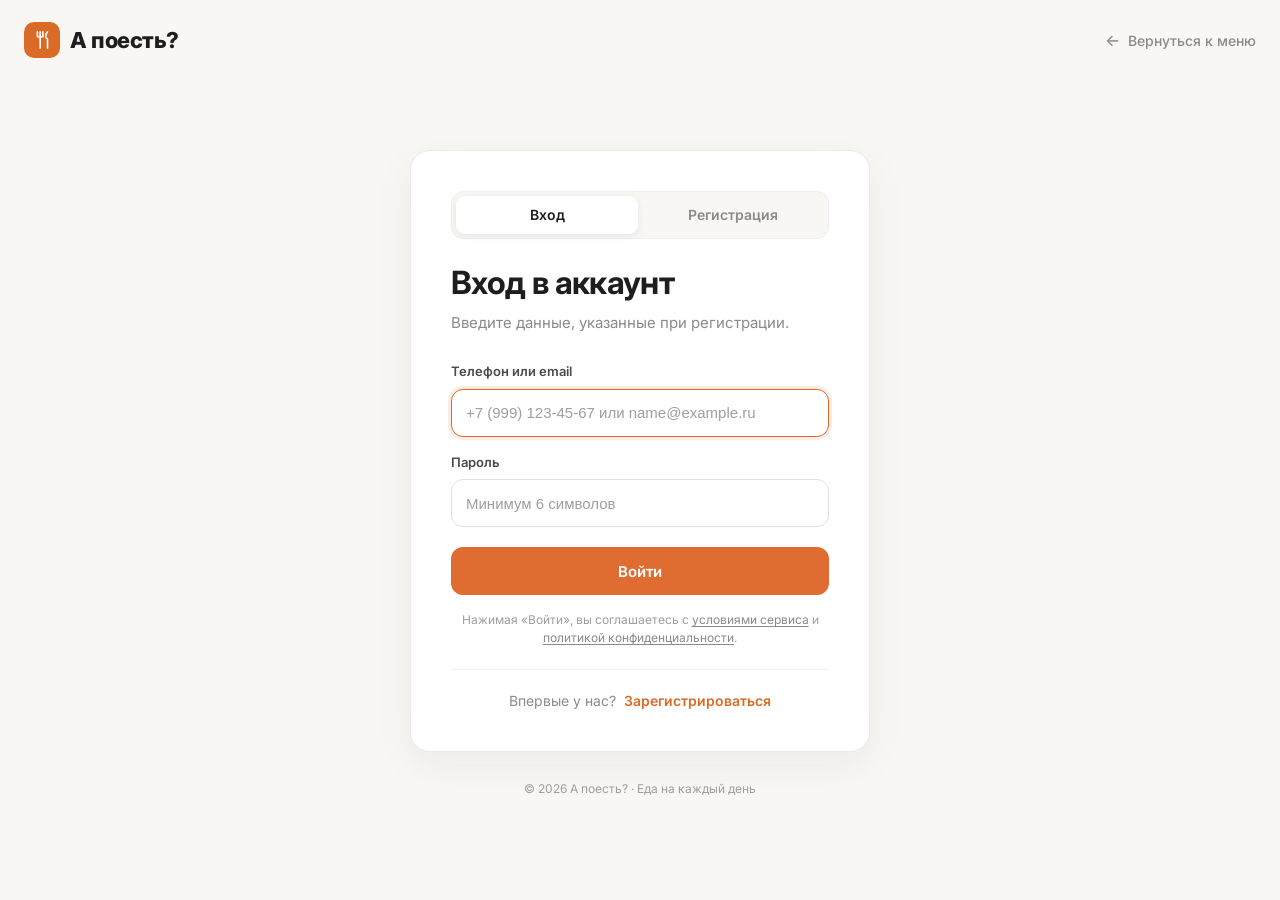
==== commit d7795a28: "Убран блок демо-доступа и скрыты ссылки на админку для пользователей" ====
--- a/admin.html
+++ b/admin.html
@@ -5,17 +5,13 @@
   <meta name="viewport" content="width=device-width, initial-scale=1.0">
   <title>Панель управления — А поесть?</title>
   <meta name="description" content="Панель управления «А поесть?»: заказы за сегодня и меню кухни на Лесной.">
+  <script src="js/store.js"></script>
   <script>
     // Защита до отрисовки контента: только администратор с активной сессией.
     (function () {
       "use strict";
       try {
-        if (!localStorage.getItem("apoest_user")) {
-          window.location.href = "auth.html";
-          return;
-        }
-        var raw = localStorage.getItem("apoest_user");
-        var user = raw ? JSON.parse(raw) : null;
+        var user = window.ApoestStore ? ApoestStore.get("apoest_user", null) : null;
         if (!user || typeof user !== "object") {
           window.location.href = "auth.html";
           return;
@@ -156,7 +152,7 @@
 
           <p class="admin-hint">
             <span class="admin-hint__icon" aria-hidden="true">i</span>
-            Статус меняется прямо в строке заказа. Изменения сразу сохраняются в localStorage.
+            Статус меняется прямо в строке заказа. Изменения сразу сохраняются в базе данных db.json.
           </p>
         </div>
       </section>
@@ -320,7 +316,7 @@
 
             <div class="admin-settings-card">
               <h3 class="admin-settings-card__title">Данные проекта</h3>
-              <p>Все данные проекта — блюда, заказы, обращения, пользователи и адреса — хранятся в едином localStorage браузера. Изменения в панели сразу видны покупателям.</p>
+              <p>Все данные проекта — блюда, заказы, обращения, пользователи и адреса — хранятся в едином db.json браузера. Изменения в панели сразу видны покупателям.</p>
               <div class="admin-settings-stats" id="adminSettingsStats"></div>
               <button class="admin-save admin-reset" id="adminResetData" type="button">Сбросить демо-данные к исходным</button>
               <p class="admin-settings-hint">Очищает все ключи apoest_* и возвращает стартовые блюда, заказы, обращения и адреса.</p>
